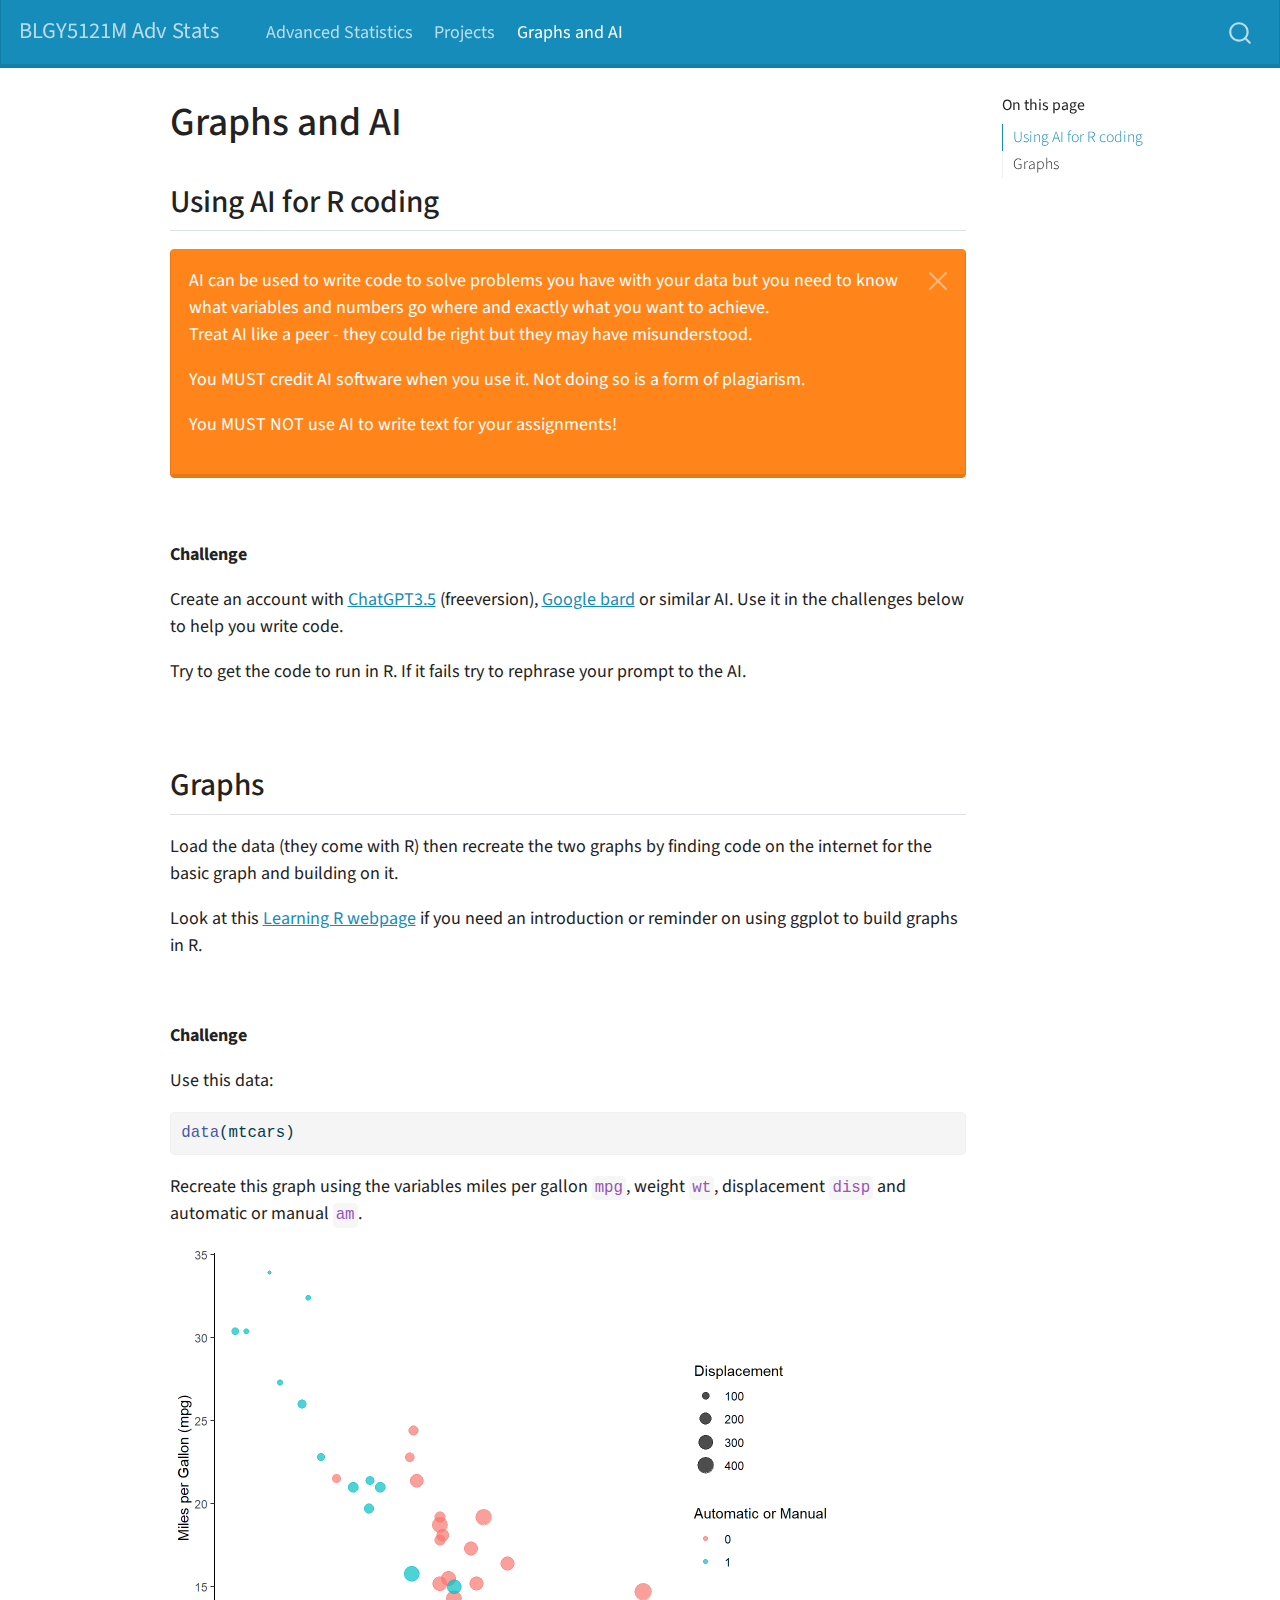
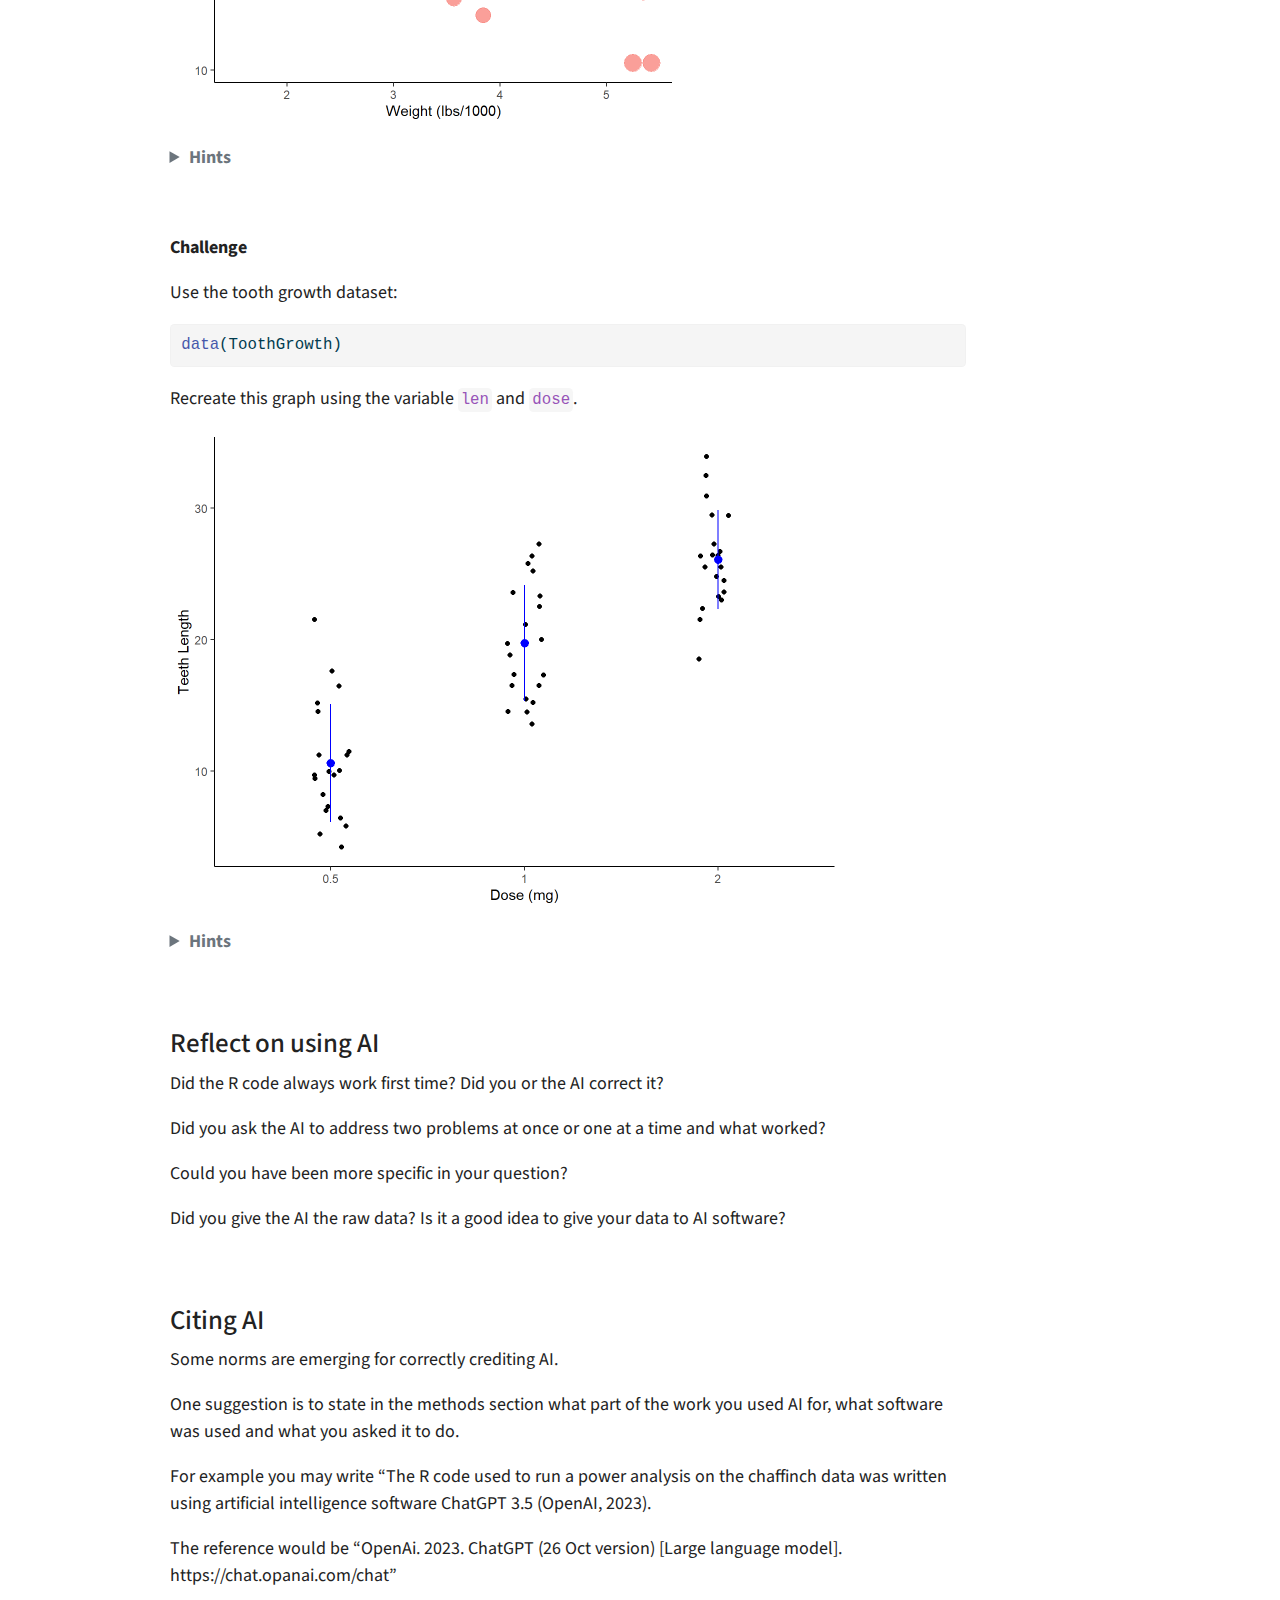
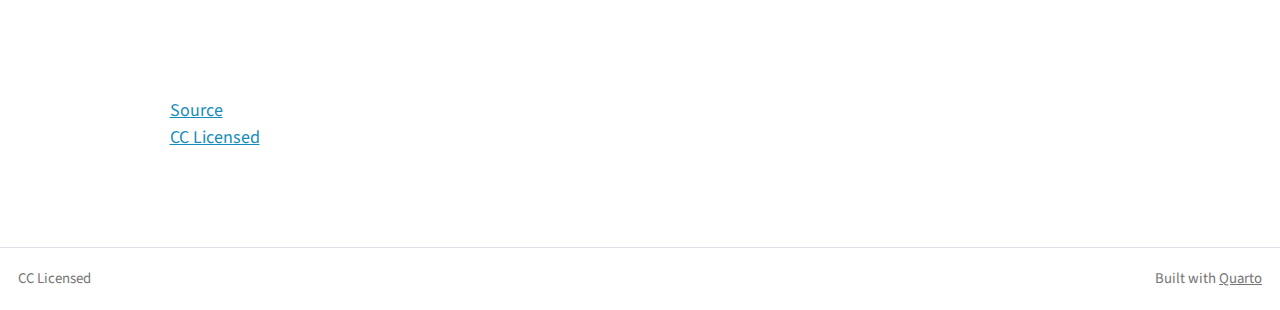
==== docs/aiandgraphs.html @ b4129113 "graphs" ====
<!DOCTYPE html>
<html xmlns="http://www.w3.org/1999/xhtml" lang="en" xml:lang="en"><head>

<meta charset="utf-8">
<meta name="generator" content="quarto-1.2.335">

<meta name="viewport" content="width=device-width, initial-scale=1.0, user-scalable=yes">


<title>BLGY5121M Adv Stats - Graphs and AI</title>
<style>
code{white-space: pre-wrap;}
span.smallcaps{font-variant: small-caps;}
div.columns{display: flex; gap: min(4vw, 1.5em);}
div.column{flex: auto; overflow-x: auto;}
div.hanging-indent{margin-left: 1.5em; text-indent: -1.5em;}
ul.task-list{list-style: none;}
ul.task-list li input[type="checkbox"] {
  width: 0.8em;
  margin: 0 0.8em 0.2em -1.6em;
  vertical-align: middle;
}
pre > code.sourceCode { white-space: pre; position: relative; }
pre > code.sourceCode > span { display: inline-block; line-height: 1.25; }
pre > code.sourceCode > span:empty { height: 1.2em; }
.sourceCode { overflow: visible; }
code.sourceCode > span { color: inherit; text-decoration: inherit; }
div.sourceCode { margin: 1em 0; }
pre.sourceCode { margin: 0; }
@media screen {
div.sourceCode { overflow: auto; }
}
@media print {
pre > code.sourceCode { white-space: pre-wrap; }
pre > code.sourceCode > span { text-indent: -5em; padding-left: 5em; }
}
pre.numberSource code
  { counter-reset: source-line 0; }
pre.numberSource code > span
  { position: relative; left: -4em; counter-increment: source-line; }
pre.numberSource code > span > a:first-child::before
  { content: counter(source-line);
    position: relative; left: -1em; text-align: right; vertical-align: baseline;
    border: none; display: inline-block;
    -webkit-touch-callout: none; -webkit-user-select: none;
    -khtml-user-select: none; -moz-user-select: none;
    -ms-user-select: none; user-select: none;
    padding: 0 4px; width: 4em;
    color: #aaaaaa;
  }
pre.numberSource { margin-left: 3em; border-left: 1px solid #aaaaaa;  padding-left: 4px; }
div.sourceCode
  {   }
@media screen {
pre > code.sourceCode > span > a:first-child::before { text-decoration: underline; }
}
code span.al { color: #ff0000; font-weight: bold; } /* Alert */
code span.an { color: #60a0b0; font-weight: bold; font-style: italic; } /* Annotation */
code span.at { color: #7d9029; } /* Attribute */
code span.bn { color: #40a070; } /* BaseN */
code span.bu { color: #008000; } /* BuiltIn */
code span.cf { color: #007020; font-weight: bold; } /* ControlFlow */
code span.ch { color: #4070a0; } /* Char */
code span.cn { color: #880000; } /* Constant */
code span.co { color: #60a0b0; font-style: italic; } /* Comment */
code span.cv { color: #60a0b0; font-weight: bold; font-style: italic; } /* CommentVar */
code span.do { color: #ba2121; font-style: italic; } /* Documentation */
code span.dt { color: #902000; } /* DataType */
code span.dv { color: #40a070; } /* DecVal */
code span.er { color: #ff0000; font-weight: bold; } /* Error */
code span.ex { } /* Extension */
code span.fl { color: #40a070; } /* Float */
code span.fu { color: #06287e; } /* Function */
code span.im { color: #008000; font-weight: bold; } /* Import */
code span.in { color: #60a0b0; font-weight: bold; font-style: italic; } /* Information */
code span.kw { color: #007020; font-weight: bold; } /* Keyword */
code span.op { color: #666666; } /* Operator */
code span.ot { color: #007020; } /* Other */
code span.pp { color: #bc7a00; } /* Preprocessor */
code span.sc { color: #4070a0; } /* SpecialChar */
code span.ss { color: #bb6688; } /* SpecialString */
code span.st { color: #4070a0; } /* String */
code span.va { color: #19177c; } /* Variable */
code span.vs { color: #4070a0; } /* VerbatimString */
code span.wa { color: #60a0b0; font-weight: bold; font-style: italic; } /* Warning */
</style>


<script src="site_libs/quarto-nav/quarto-nav.js"></script>
<script src="site_libs/quarto-nav/headroom.min.js"></script>
<script src="site_libs/clipboard/clipboard.min.js"></script>
<script src="site_libs/quarto-search/autocomplete.umd.js"></script>
<script src="site_libs/quarto-search/fuse.min.js"></script>
<script src="site_libs/quarto-search/quarto-search.js"></script>
<meta name="quarto:offset" content="./">
<script src="site_libs/quarto-html/quarto.js"></script>
<script src="site_libs/quarto-html/popper.min.js"></script>
<script src="site_libs/quarto-html/tippy.umd.min.js"></script>
<script src="site_libs/quarto-html/anchor.min.js"></script>
<link href="site_libs/quarto-html/tippy.css" rel="stylesheet">
<link href="site_libs/quarto-html/quarto-syntax-highlighting.css" rel="stylesheet" id="quarto-text-highlighting-styles">
<script src="site_libs/bootstrap/bootstrap.min.js"></script>
<link href="site_libs/bootstrap/bootstrap-icons.css" rel="stylesheet">
<link href="site_libs/bootstrap/bootstrap.min.css" rel="stylesheet" id="quarto-bootstrap" data-mode="light">
<script id="quarto-search-options" type="application/json">{
  "location": "navbar",
  "copy-button": false,
  "collapse-after": 3,
  "panel-placement": "end",
  "type": "overlay",
  "limit": 20,
  "language": {
    "search-no-results-text": "No results",
    "search-matching-documents-text": "matching documents",
    "search-copy-link-title": "Copy link to search",
    "search-hide-matches-text": "Hide additional matches",
    "search-more-match-text": "more match in this document",
    "search-more-matches-text": "more matches in this document",
    "search-clear-button-title": "Clear",
    "search-detached-cancel-button-title": "Cancel",
    "search-submit-button-title": "Submit"
  }
}</script>


</head>

<body class="nav-fixed">

<div id="quarto-search-results"></div>
  <header id="quarto-header" class="headroom fixed-top">
    <nav class="navbar navbar-expand-lg navbar-dark ">
      <div class="navbar-container container-fluid">
      <div class="navbar-brand-container">
    <a class="navbar-brand" href="./index.html">
    <span class="navbar-title">BLGY5121M Adv Stats</span>
    </a>
  </div>
          <button class="navbar-toggler" type="button" data-bs-toggle="collapse" data-bs-target="#navbarCollapse" aria-controls="navbarCollapse" aria-expanded="false" aria-label="Toggle navigation" onclick="if (window.quartoToggleHeadroom) { window.quartoToggleHeadroom(); }">
  <span class="navbar-toggler-icon"></span>
</button>
          <div class="collapse navbar-collapse" id="navbarCollapse">
            <ul class="navbar-nav navbar-nav-scroll me-auto">
  <li class="nav-item">
    <a class="nav-link" href="./index.html">
 <span class="menu-text">Advanced Statistics</span></a>
  </li>  
  <li class="nav-item">
    <a class="nav-link" href="./projects.html">
 <span class="menu-text">Projects</span></a>
  </li>  
  <li class="nav-item">
    <a class="nav-link active" href="./aiandgraphs.html" aria-current="page">
 <span class="menu-text">Graphs and AI</span></a>
  </li>  
</ul>
              <div id="quarto-search" class="" title="Search"></div>
          </div> <!-- /navcollapse -->
      </div> <!-- /container-fluid -->
    </nav>
</header>
<!-- content -->
<div id="quarto-content" class="quarto-container page-columns page-rows-contents page-layout-article page-navbar">
<!-- sidebar -->
<!-- margin-sidebar -->
    <div id="quarto-margin-sidebar" class="sidebar margin-sidebar">
        <nav id="TOC" role="doc-toc" class="toc-active">
    <h2 id="toc-title">On this page</h2>
   
  <ul>
  <li><a href="#using-ai-for-r-coding" id="toc-using-ai-for-r-coding" class="nav-link active" data-scroll-target="#using-ai-for-r-coding">Using AI for R coding</a></li>
  <li><a href="#graphs" id="toc-graphs" class="nav-link" data-scroll-target="#graphs">Graphs</a>
  <ul class="collapse">
  <li><a href="#reflect-on-using-ai" id="toc-reflect-on-using-ai" class="nav-link" data-scroll-target="#reflect-on-using-ai">Reflect on using AI</a></li>
  <li><a href="#citing-ai" id="toc-citing-ai" class="nav-link" data-scroll-target="#citing-ai">Citing AI</a></li>
  </ul></li>
  </ul>
</nav>
    </div>
<!-- main -->
<main class="content" id="quarto-document-content">

<header id="title-block-header" class="quarto-title-block default">
<div class="quarto-title">
<h1 class="title">Graphs and AI</h1>
</div>



<div class="quarto-title-meta">

    
  
    
  </div>
  

</header>

<section id="using-ai-for-r-coding" class="level2">
<h2 class="anchored" data-anchor-id="using-ai-for-r-coding">Using AI for R coding</h2>
<div class="alert alert-dismissible alert-warning">
<button type="button" class="btn-close" data-bs-dismiss="alert"></button>
<p class="mb-0">
AI can be used to write code to solve problems you have with your data but you need to know what variables and numbers go where and exactly what you want to achieve.
</p>
<p>
Treat AI like a peer - they could be right but they may have misunderstood.
</p>
<p>
You MUST credit AI software when you use it. Not doing so is a form of plagiarism.
</p>
<p>
You MUST NOT use AI to write text for your assignments!
</p>
</div>
<p><br></p>
<p><strong>Challenge</strong></p>
<p>Create an account with <a href="https://openai.com/">ChatGPT3.5</a> (freeversion), <a href="https://bard.google.com/">Google bard</a> or similar AI. Use it in the challenges below to help you write code.</p>
<p>Try to get the code to run in R. If it fails try to rephrase your prompt to the AI.</p>
<p><br></p>
</section>
<section id="graphs" class="level2">
<h2 class="anchored" data-anchor-id="graphs">Graphs</h2>
<p>Load the data (they come with R) then recreate the two graphs by finding code on the internet for the basic graph and building on it.</p>
<p>Look at this <a href="https://acriach.github.io/r_teaching/ggplot.html">Learning R webpage</a> if you need an introduction or reminder on using ggplot to build graphs in R.</p>
<p><br></p>
<p><strong>Challenge</strong></p>
<p>Use this data:</p>
<div class="cell">
<div class="sourceCode cell-code" id="cb1"><pre class="sourceCode r code-with-copy"><code class="sourceCode r"><span id="cb1-1"><a href="#cb1-1" aria-hidden="true" tabindex="-1"></a><span class="fu">data</span>(mtcars)</span></code><button title="Copy to Clipboard" class="code-copy-button"><i class="bi"></i></button></pre></div>
</div>
<p>Recreate this graph using the variables miles per gallon <code>mpg</code>, weight <code>wt</code>, displacement <code>disp</code> and automatic or manual <code>am</code>.</p>
<div class="cell">
<div class="cell-output-display">
<p><img src="aiandgraphs_files/figure-html/unnamed-chunk-2-1.png" class="img-fluid" width="672"></p>
</div>
</div>
<details>
<summary>
<strong>Hints</strong>
</summary>
<p>This is a scatterplot. The size of the points are weighted by <code>disp</code>. Points are coloured by <code>am</code>.<br>
There are many ways to write code to achieve this graph.<br>
If something doesn’t work don’t be afraid to look for alternative code.</p>
</details>
<p><br></p>
<p><strong>Challenge</strong></p>
<p>Use the tooth growth dataset:</p>
<div class="cell">
<div class="sourceCode cell-code" id="cb2"><pre class="sourceCode r code-with-copy"><code class="sourceCode r"><span id="cb2-1"><a href="#cb2-1" aria-hidden="true" tabindex="-1"></a><span class="fu">data</span>(ToothGrowth)</span></code><button title="Copy to Clipboard" class="code-copy-button"><i class="bi"></i></button></pre></div>
</div>
<p>Recreate this graph using the variable <code>len</code> and <code>dose</code>.</p>
<div class="cell">
<div class="cell-output-display">
<p><img src="aiandgraphs_files/figure-html/unnamed-chunk-4-1.png" class="img-fluid" width="672"></p>
</div>
</div>
<details>
<summary>
<strong>Hints</strong>
</summary>
<p>This is called a jitter plot with errorbars.<br>
The raw data is needed for the jitter part but the mean and standard deviation values are needed for the errorbars. Therefore you may need to summarise the data.<br>
R sometimes thinks <code>dose</code> is a continuous variable not a factor.</p>
</details>
<p><br></p>
<section id="reflect-on-using-ai" class="level3">
<h3 class="anchored" data-anchor-id="reflect-on-using-ai">Reflect on using AI</h3>
<p>Did the R code always work first time? Did you or the AI correct it?</p>
<p>Did you ask the AI to address two problems at once or one at a time and what worked?</p>
<p>Could you have been more specific in your question?</p>
<p>Did you give the AI the raw data? Is it a good idea to give your data to AI software?</p>
<p><br></p>
</section>
<section id="citing-ai" class="level3">
<h3 class="anchored" data-anchor-id="citing-ai">Citing AI</h3>
<p>Some norms are emerging for correctly crediting AI.</p>
<p>One suggestion is to state in the methods section what part of the work you used AI for, what software was used and what you asked it to do.</p>
<p>For example you may write “The R code used to run a power analysis on the chaffinch data was written using artificial intelligence software ChatGPT 3.5 (OpenAI, 2023).</p>
<p>The reference would be “OpenAi. 2023. ChatGPT (26 Oct version) [Large language model]. https://chat.opanai.com/chat”</p>
<p><br></p>
<p><br></p>
<p><a href="https://github.com/acriach/BLGY5121MAdvStats">Source</a><br>
<a href="https://creativecommons.org/">CC Licensed</a></p>


</section>
</section>

</main> <!-- /main -->
<script id="quarto-html-after-body" type="application/javascript">
window.document.addEventListener("DOMContentLoaded", function (event) {
  const toggleBodyColorMode = (bsSheetEl) => {
    const mode = bsSheetEl.getAttribute("data-mode");
    const bodyEl = window.document.querySelector("body");
    if (mode === "dark") {
      bodyEl.classList.add("quarto-dark");
      bodyEl.classList.remove("quarto-light");
    } else {
      bodyEl.classList.add("quarto-light");
      bodyEl.classList.remove("quarto-dark");
    }
  }
  const toggleBodyColorPrimary = () => {
    const bsSheetEl = window.document.querySelector("link#quarto-bootstrap");
    if (bsSheetEl) {
      toggleBodyColorMode(bsSheetEl);
    }
  }
  toggleBodyColorPrimary();  
  const icon = "";
  const anchorJS = new window.AnchorJS();
  anchorJS.options = {
    placement: 'right',
    icon: icon
  };
  anchorJS.add('.anchored');
  const clipboard = new window.ClipboardJS('.code-copy-button', {
    target: function(trigger) {
      return trigger.previousElementSibling;
    }
  });
  clipboard.on('success', function(e) {
    // button target
    const button = e.trigger;
    // don't keep focus
    button.blur();
    // flash "checked"
    button.classList.add('code-copy-button-checked');
    var currentTitle = button.getAttribute("title");
    button.setAttribute("title", "Copied!");
    let tooltip;
    if (window.bootstrap) {
      button.setAttribute("data-bs-toggle", "tooltip");
      button.setAttribute("data-bs-placement", "left");
      button.setAttribute("data-bs-title", "Copied!");
      tooltip = new bootstrap.Tooltip(button, 
        { trigger: "manual", 
          customClass: "code-copy-button-tooltip",
          offset: [0, -8]});
      tooltip.show();    
    }
    setTimeout(function() {
      if (tooltip) {
        tooltip.hide();
        button.removeAttribute("data-bs-title");
        button.removeAttribute("data-bs-toggle");
        button.removeAttribute("data-bs-placement");
      }
      button.setAttribute("title", currentTitle);
      button.classList.remove('code-copy-button-checked');
    }, 1000);
    // clear code selection
    e.clearSelection();
  });
  function tippyHover(el, contentFn) {
    const config = {
      allowHTML: true,
      content: contentFn,
      maxWidth: 500,
      delay: 100,
      arrow: false,
      appendTo: function(el) {
          return el.parentElement;
      },
      interactive: true,
      interactiveBorder: 10,
      theme: 'quarto',
      placement: 'bottom-start'
    };
    window.tippy(el, config); 
  }
  const noterefs = window.document.querySelectorAll('a[role="doc-noteref"]');
  for (var i=0; i<noterefs.length; i++) {
    const ref = noterefs[i];
    tippyHover(ref, function() {
      // use id or data attribute instead here
      let href = ref.getAttribute('data-footnote-href') || ref.getAttribute('href');
      try { href = new URL(href).hash; } catch {}
      const id = href.replace(/^#\/?/, "");
      const note = window.document.getElementById(id);
      return note.innerHTML;
    });
  }
  const findCites = (el) => {
    const parentEl = el.parentElement;
    if (parentEl) {
      const cites = parentEl.dataset.cites;
      if (cites) {
        return {
          el,
          cites: cites.split(' ')
        };
      } else {
        return findCites(el.parentElement)
      }
    } else {
      return undefined;
    }
  };
  var bibliorefs = window.document.querySelectorAll('a[role="doc-biblioref"]');
  for (var i=0; i<bibliorefs.length; i++) {
    const ref = bibliorefs[i];
    const citeInfo = findCites(ref);
    if (citeInfo) {
      tippyHover(citeInfo.el, function() {
        var popup = window.document.createElement('div');
        citeInfo.cites.forEach(function(cite) {
          var citeDiv = window.document.createElement('div');
          citeDiv.classList.add('hanging-indent');
          citeDiv.classList.add('csl-entry');
          var biblioDiv = window.document.getElementById('ref-' + cite);
          if (biblioDiv) {
            citeDiv.innerHTML = biblioDiv.innerHTML;
          }
          popup.appendChild(citeDiv);
        });
        return popup.innerHTML;
      });
    }
  }
});
</script>
</div> <!-- /content -->
<footer class="footer">
  <div class="nav-footer">
    <div class="nav-footer-left">CC Licensed</div>   
    <div class="nav-footer-right">Built with <a href="https://quarto.org/">Quarto</a></div>
  </div>
</footer>



</body></html>
---- docs/site_libs/quarto-html/tippy.css ----
.tippy-box[data-animation=fade][data-state=hidden]{opacity:0}[data-tippy-root]{max-width:calc(100vw - 10px)}.tippy-box{position:relative;background-color:#333;color:#fff;border-radius:4px;font-size:14px;line-height:1.4;white-space:normal;outline:0;transition-property:transform,visibility,opacity}.tippy-box[data-placement^=top]>.tippy-arrow{bottom:0}.tippy-box[data-placement^=top]>.tippy-arrow:before{bottom:-7px;left:0;border-width:8px 8px 0;border-top-color:initial;transform-origin:center top}.tippy-box[data-placement^=bottom]>.tippy-arrow{top:0}.tippy-box[data-placement^=bottom]>.tippy-arrow:before{top:-7px;left:0;border-width:0 8px 8px;border-bottom-color:initial;transform-origin:center bottom}.tippy-box[data-placement^=left]>.tippy-arrow{right:0}.tippy-box[data-placement^=left]>.tippy-arrow:before{border-width:8px 0 8px 8px;border-left-color:initial;right:-7px;transform-origin:center left}.tippy-box[data-placement^=right]>.tippy-arrow{left:0}.tippy-box[data-placement^=right]>.tippy-arrow:before{left:-7px;border-width:8px 8px 8px 0;border-right-color:initial;transform-origin:center right}.tippy-box[data-inertia][data-state=visible]{transition-timing-function:cubic-bezier(.54,1.5,.38,1.11)}.tippy-arrow{width:16px;height:16px;color:#333}.tippy-arrow:before{content:"";position:absolute;border-color:transparent;border-style:solid}.tippy-content{position:relative;padding:5px 9px;z-index:1}
---- docs/site_libs/quarto-html/quarto-syntax-highlighting.css ----
/* quarto syntax highlight colors */
:root {
  --quarto-hl-ot-color: #003B4F;
  --quarto-hl-at-color: #657422;
  --quarto-hl-ss-color: #20794D;
  --quarto-hl-an-color: #5E5E5E;
  --quarto-hl-fu-color: #4758AB;
  --quarto-hl-st-color: #20794D;
  --quarto-hl-cf-color: #003B4F;
  --quarto-hl-op-color: #5E5E5E;
  --quarto-hl-er-color: #AD0000;
  --quarto-hl-bn-color: #AD0000;
  --quarto-hl-al-color: #AD0000;
  --quarto-hl-va-color: #111111;
  --quarto-hl-bu-color: inherit;
  --quarto-hl-ex-color: inherit;
  --quarto-hl-pp-color: #AD0000;
  --quarto-hl-in-color: #5E5E5E;
  --quarto-hl-vs-color: #20794D;
  --quarto-hl-wa-color: #5E5E5E;
  --quarto-hl-do-color: #5E5E5E;
  --quarto-hl-im-color: #00769E;
  --quarto-hl-ch-color: #20794D;
  --quarto-hl-dt-color: #AD0000;
  --quarto-hl-fl-color: #AD0000;
  --quarto-hl-co-color: #5E5E5E;
  --quarto-hl-cv-color: #5E5E5E;
  --quarto-hl-cn-color: #8f5902;
  --quarto-hl-sc-color: #5E5E5E;
  --quarto-hl-dv-color: #AD0000;
  --quarto-hl-kw-color: #003B4F;
}

/* other quarto variables */
:root {
  --quarto-font-monospace: SFMono-Regular, Menlo, Monaco, Consolas, "Liberation Mono", "Courier New", monospace;
}

pre > code.sourceCode > span {
  color: #003B4F;
}

code span {
  color: #003B4F;
}

code.sourceCode > span {
  color: #003B4F;
}

div.sourceCode,
div.sourceCode pre.sourceCode {
  color: #003B4F;
}

code span.ot {
  color: #003B4F;
}

code span.at {
  color: #657422;
}

code span.ss {
  color: #20794D;
}

code span.an {
  color: #5E5E5E;
}

code span.fu {
  color: #4758AB;
}

code span.st {
  color: #20794D;
}

code span.cf {
  color: #003B4F;
}

code span.op {
  color: #5E5E5E;
}

code span.er {
  color: #AD0000;
}

code span.bn {
  color: #AD0000;
}

code span.al {
  color: #AD0000;
}

code span.va {
  color: #111111;
}

code span.pp {
  color: #AD0000;
}

code span.in {
  color: #5E5E5E;
}

code span.vs {
  color: #20794D;
}

code span.wa {
  color: #5E5E5E;
  font-style: italic;
}

code span.do {
  color: #5E5E5E;
  font-style: italic;
}

code span.im {
  color: #00769E;
}

code span.ch {
  color: #20794D;
}

code span.dt {
  color: #AD0000;
}

code span.fl {
  color: #AD0000;
}

code span.co {
  color: #5E5E5E;
}

code span.cv {
  color: #5E5E5E;
  font-style: italic;
}

code span.cn {
  color: #8f5902;
}

code span.sc {
  color: #5E5E5E;
}

code span.dv {
  color: #AD0000;
}

code span.kw {
  color: #003B4F;
}

.prevent-inlining {
  content: "</";
}

/*# sourceMappingURL=debc5d5d77c3f9108843748ff7464032.css.map */
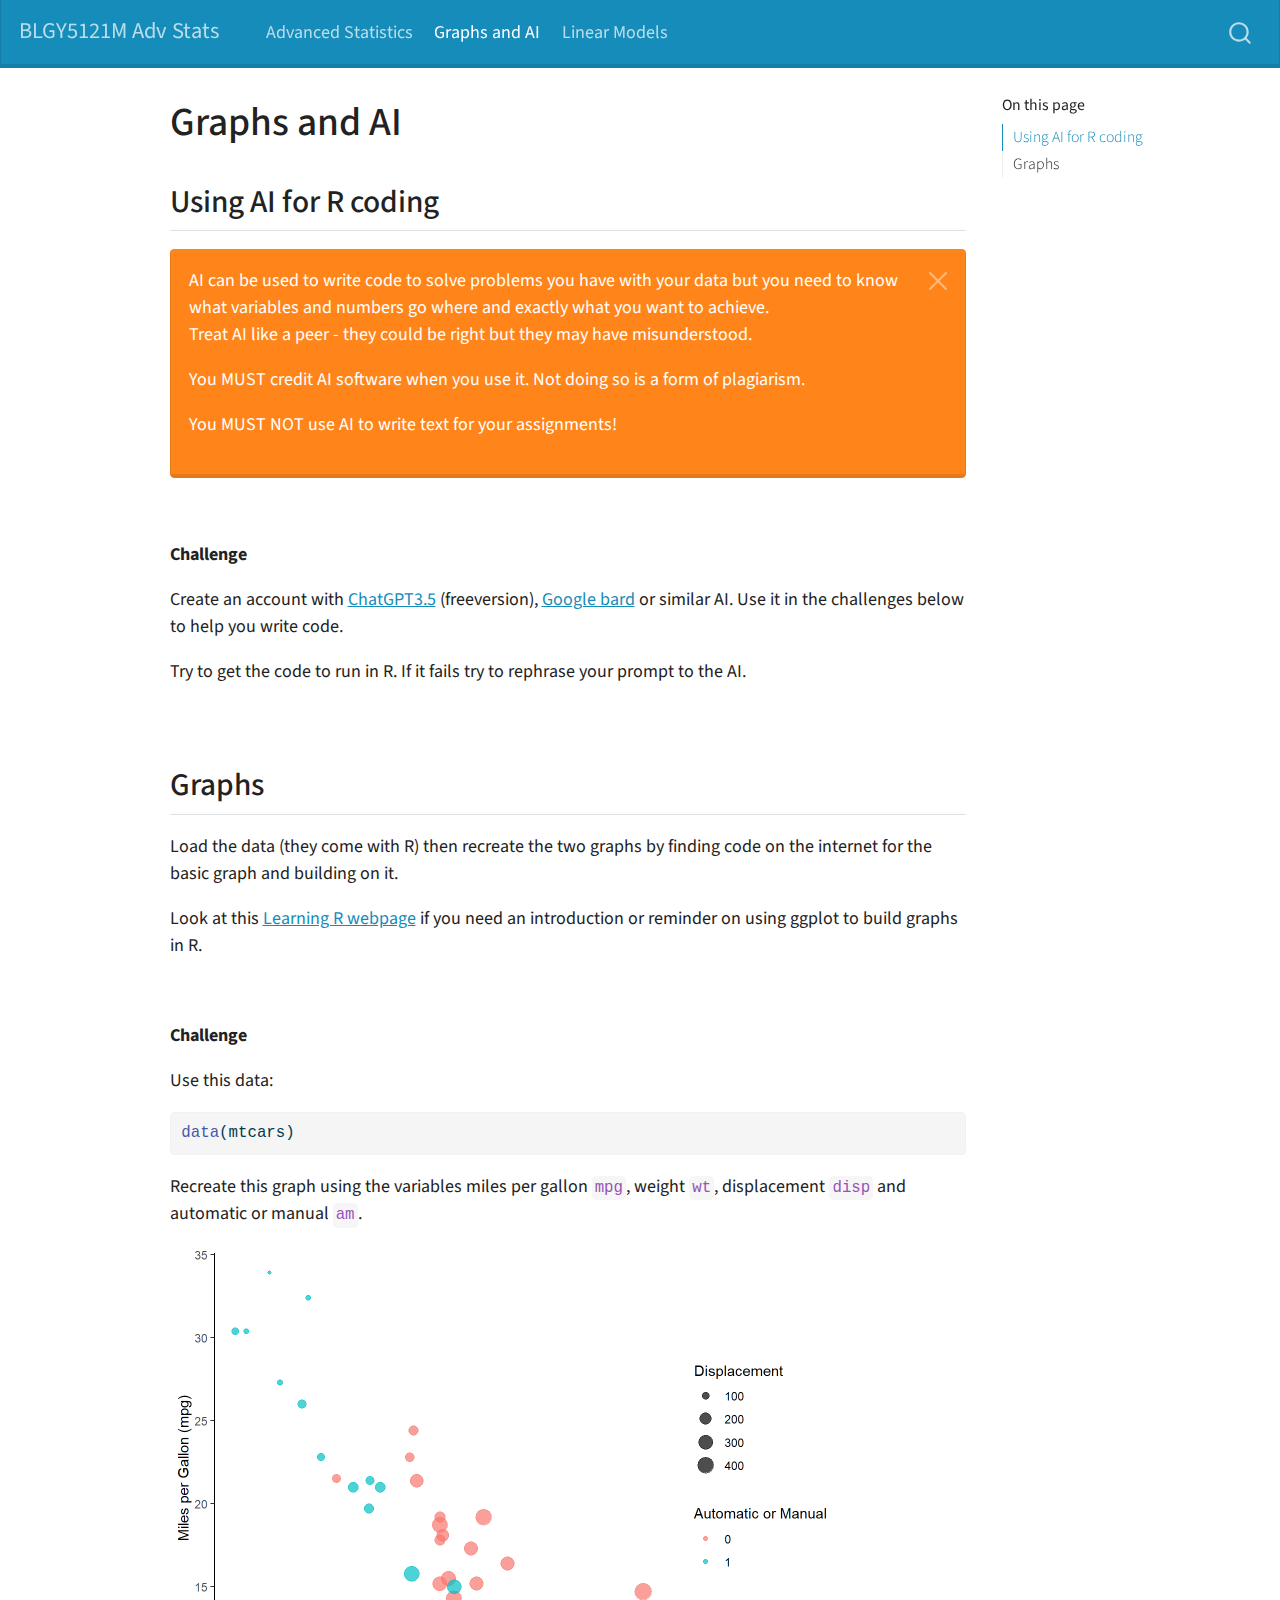
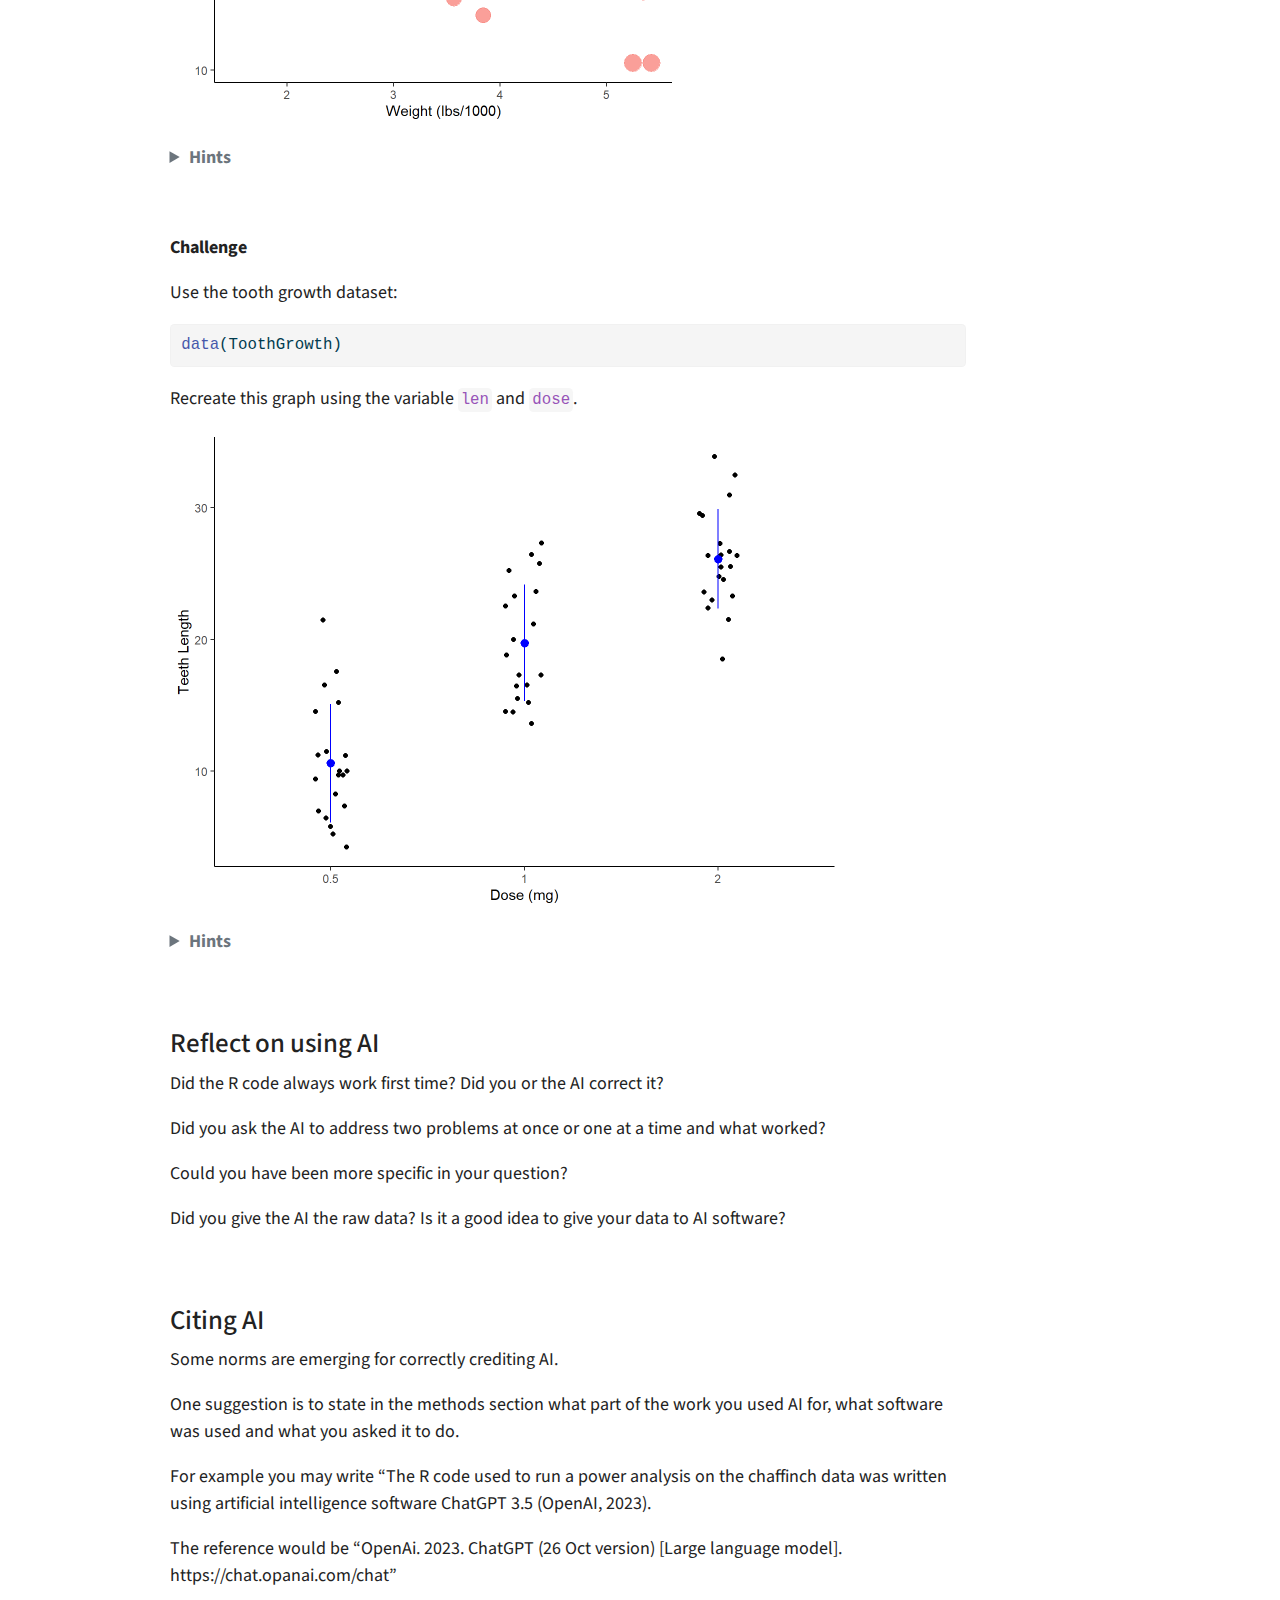
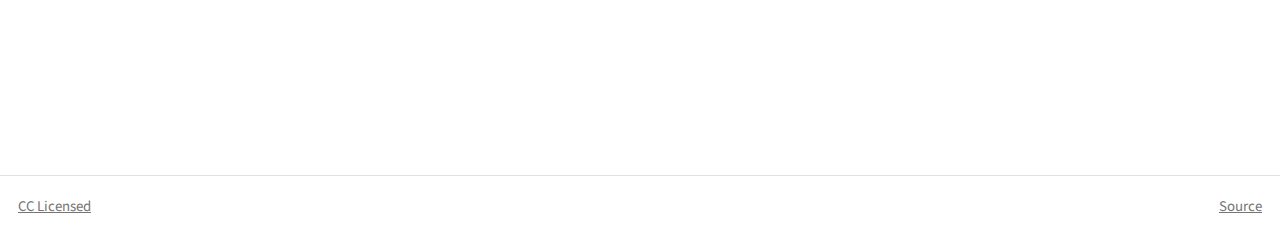
==== commit 9f197a7c: "add lm power multi" ====
--- a/docs/aiandgraphs.html
+++ b/docs/aiandgraphs.html
@@ -146,12 +146,12 @@
  <span class="menu-text">Advanced Statistics</span></a>
   </li>  
   <li class="nav-item">
-    <a class="nav-link" href="./projects.html">
- <span class="menu-text">Projects</span></a>
+    <a class="nav-link active" href="./aiandgraphs.html" aria-current="page">
+ <span class="menu-text">Graphs and AI</span></a>
   </li>  
   <li class="nav-item">
-    <a class="nav-link active" href="./aiandgraphs.html" aria-current="page">
- <span class="menu-text">Graphs and AI</span></a>
+    <a class="nav-link" href="./lm.html">
+ <span class="menu-text">Linear Models</span></a>
   </li>  
 </ul>
               <div id="quarto-search" class="" title="Search"></div>
@@ -281,8 +281,6 @@
 <p>The reference would be “OpenAi. 2023. ChatGPT (26 Oct version) [Large language model]. https://chat.opanai.com/chat”</p>
 <p><br></p>
 <p><br></p>
-<p><a href="https://github.com/acriach/BLGY5121MAdvStats">Source</a><br>
-<a href="https://creativecommons.org/">CC Licensed</a></p>
 
 
 </section>
@@ -425,8 +423,8 @@
 </div> <!-- /content -->
 <footer class="footer">
   <div class="nav-footer">
-    <div class="nav-footer-left">CC Licensed</div>   
-    <div class="nav-footer-right">Built with <a href="https://quarto.org/">Quarto</a></div>
+    <div class="nav-footer-left"><a href="https://creativecommons.org/">CC Licensed</a></div>   
+    <div class="nav-footer-right"><a href="https://github.com/acriach/BLGY5121MAdvStats">Source</a></div>
   </div>
 </footer>
 
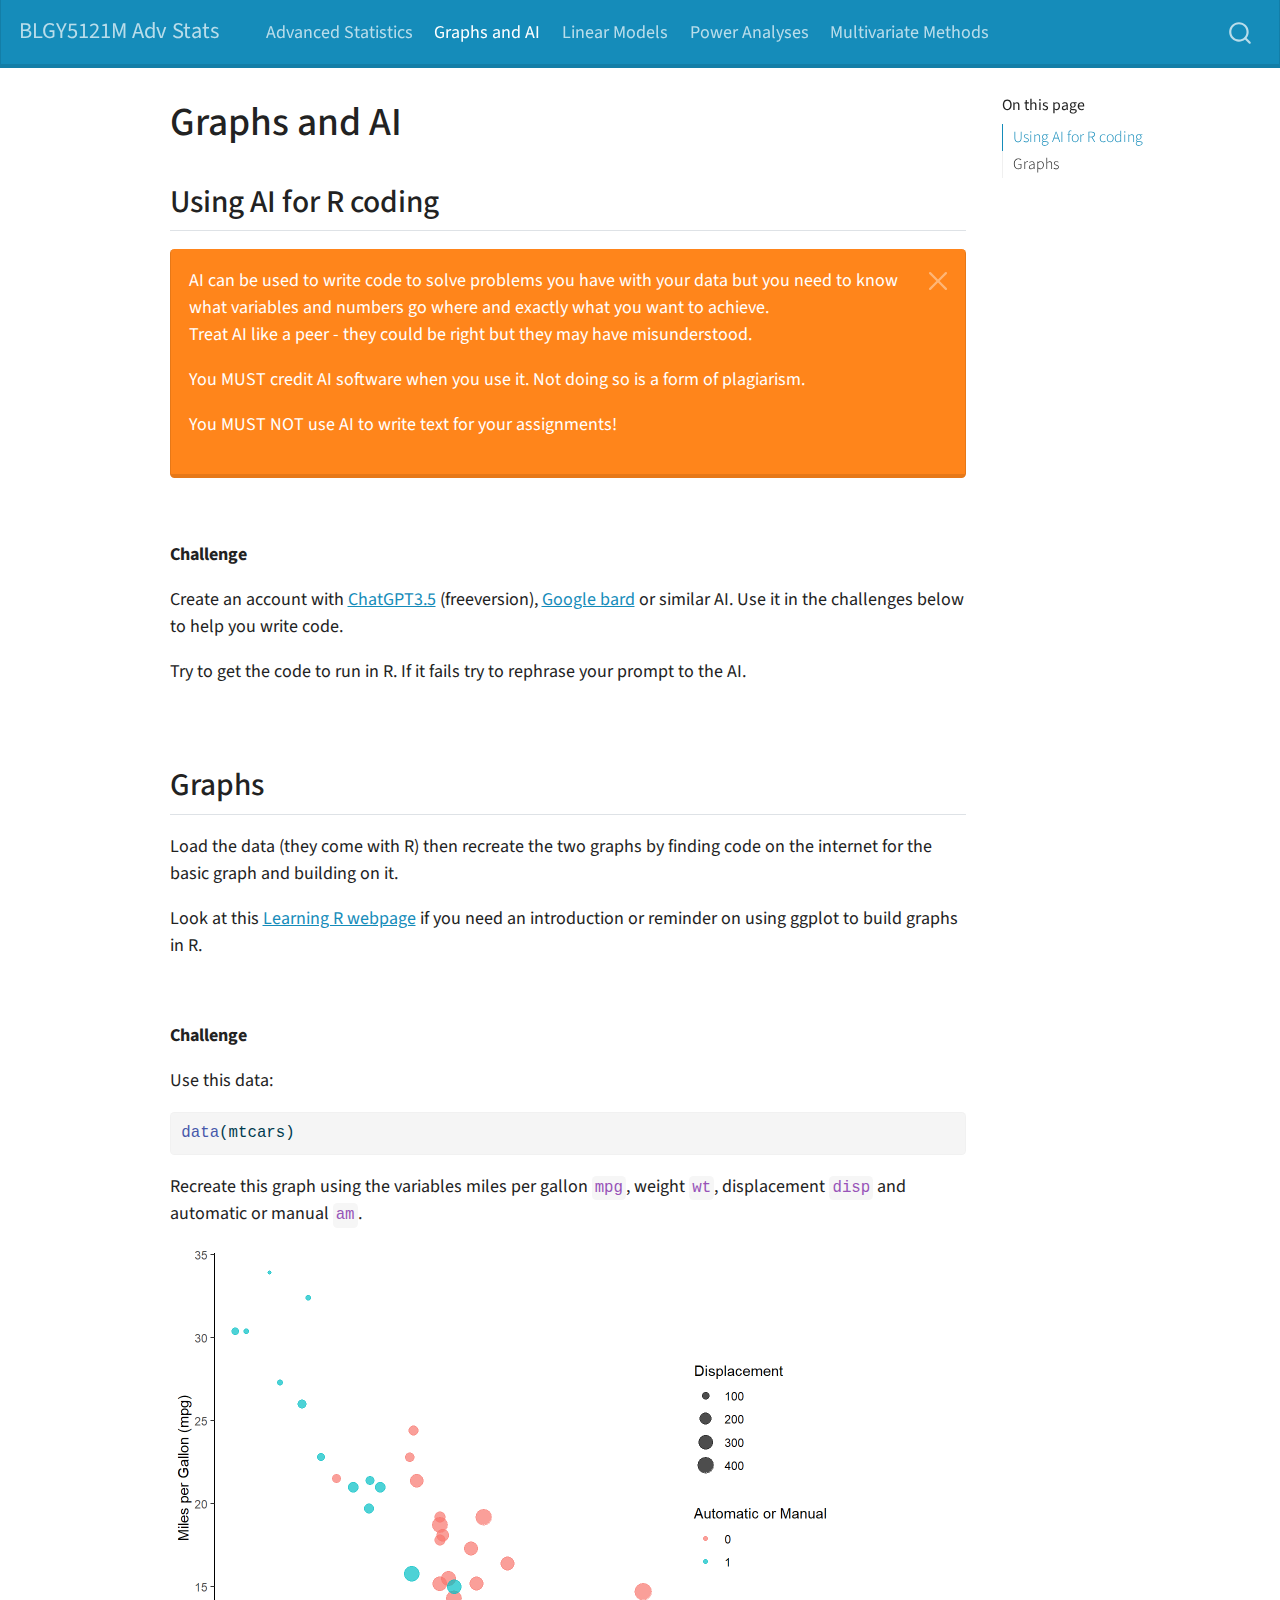
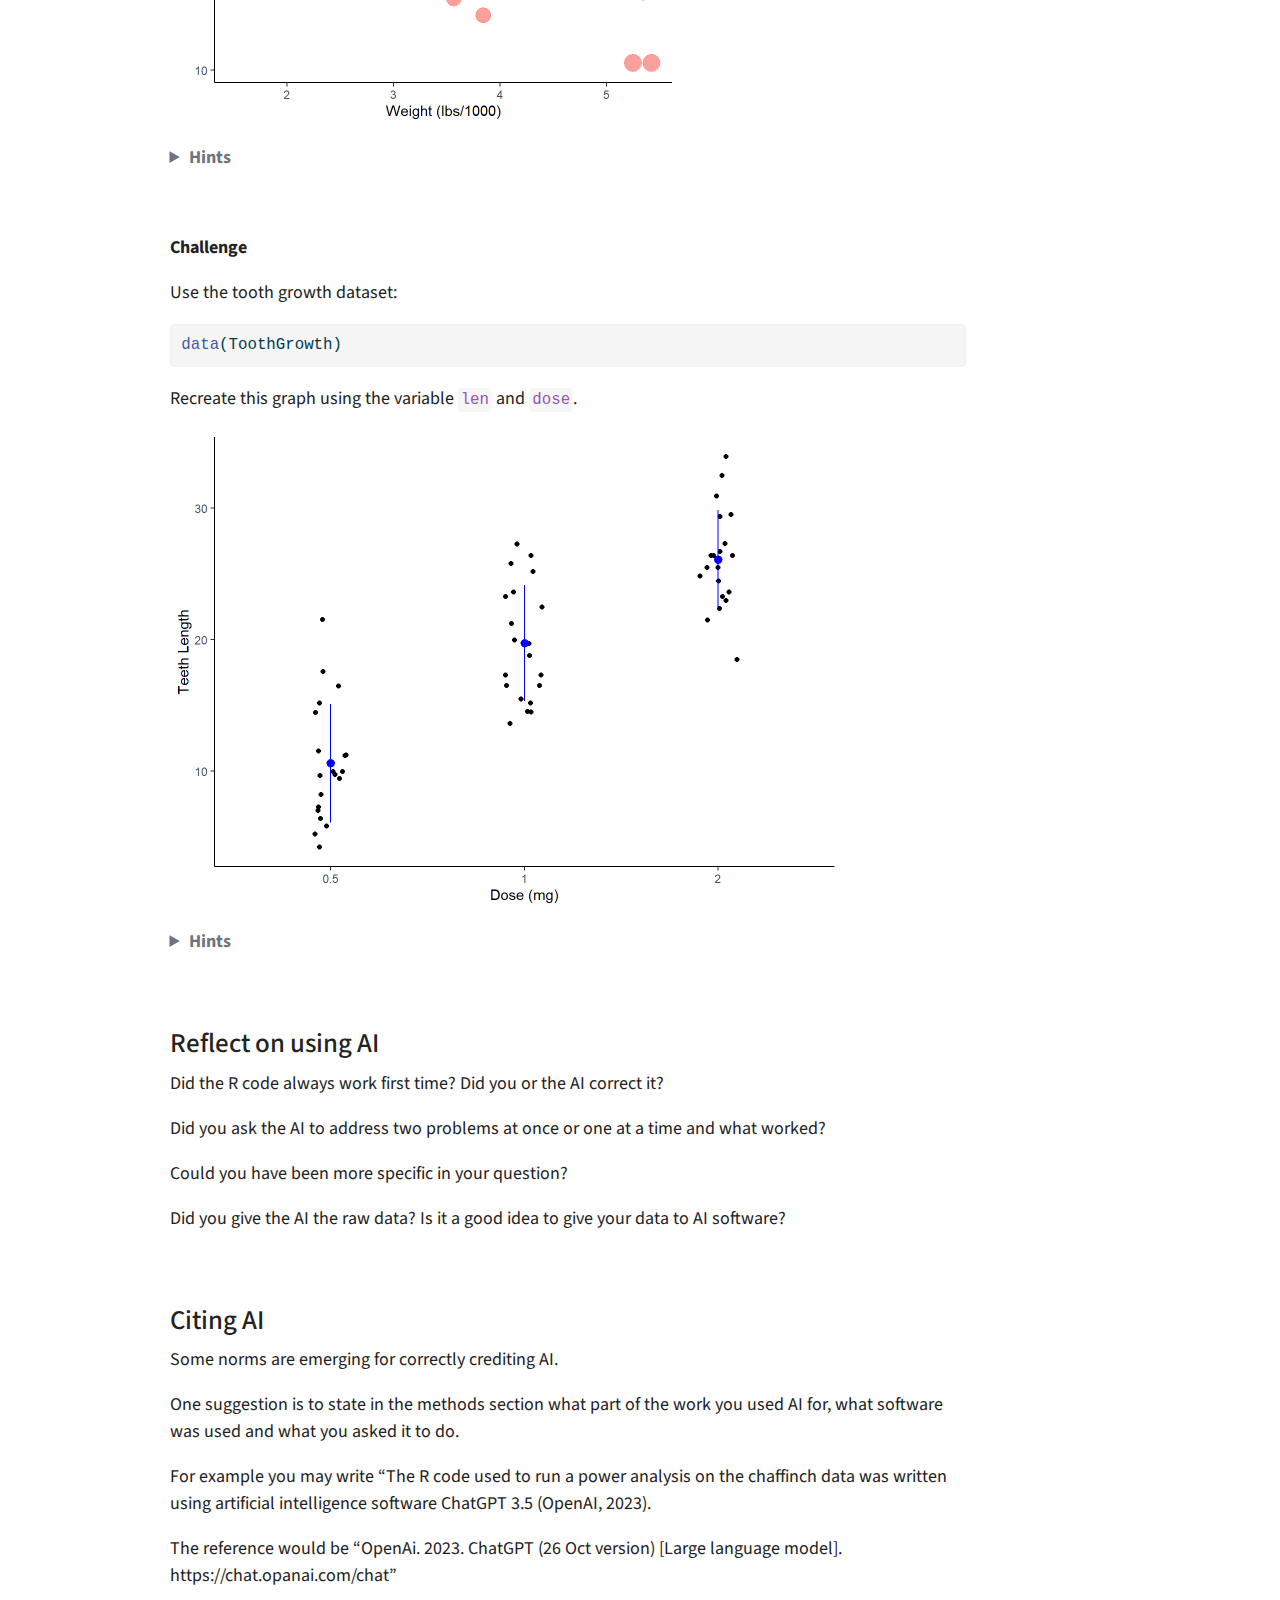
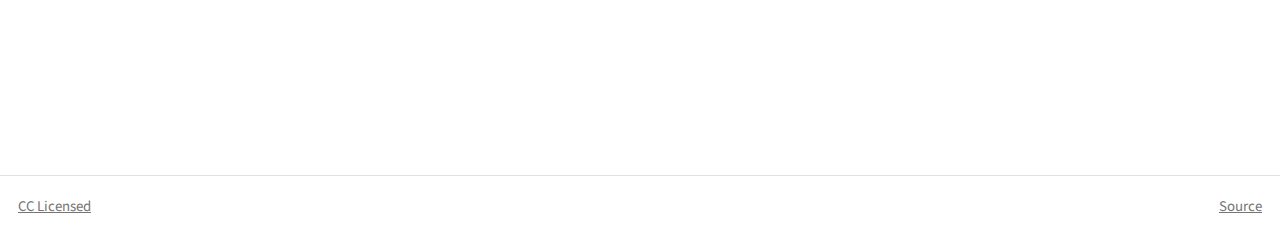
==== commit 24a763ba: "extra files" ====
--- a/docs/aiandgraphs.html
+++ b/docs/aiandgraphs.html
@@ -153,6 +153,14 @@
     <a class="nav-link" href="./lm.html">
  <span class="menu-text">Linear Models</span></a>
   </li>  
+  <li class="nav-item">
+    <a class="nav-link" href="./power.html">
+ <span class="menu-text">Power Analyses</span></a>
+  </li>  
+  <li class="nav-item">
+    <a class="nav-link" href="./multivariatemethods.html">
+ <span class="menu-text">Multivariate Methods</span></a>
+  </li>  
 </ul>
               <div id="quarto-search" class="" title="Search"></div>
           </div> <!-- /navcollapse -->
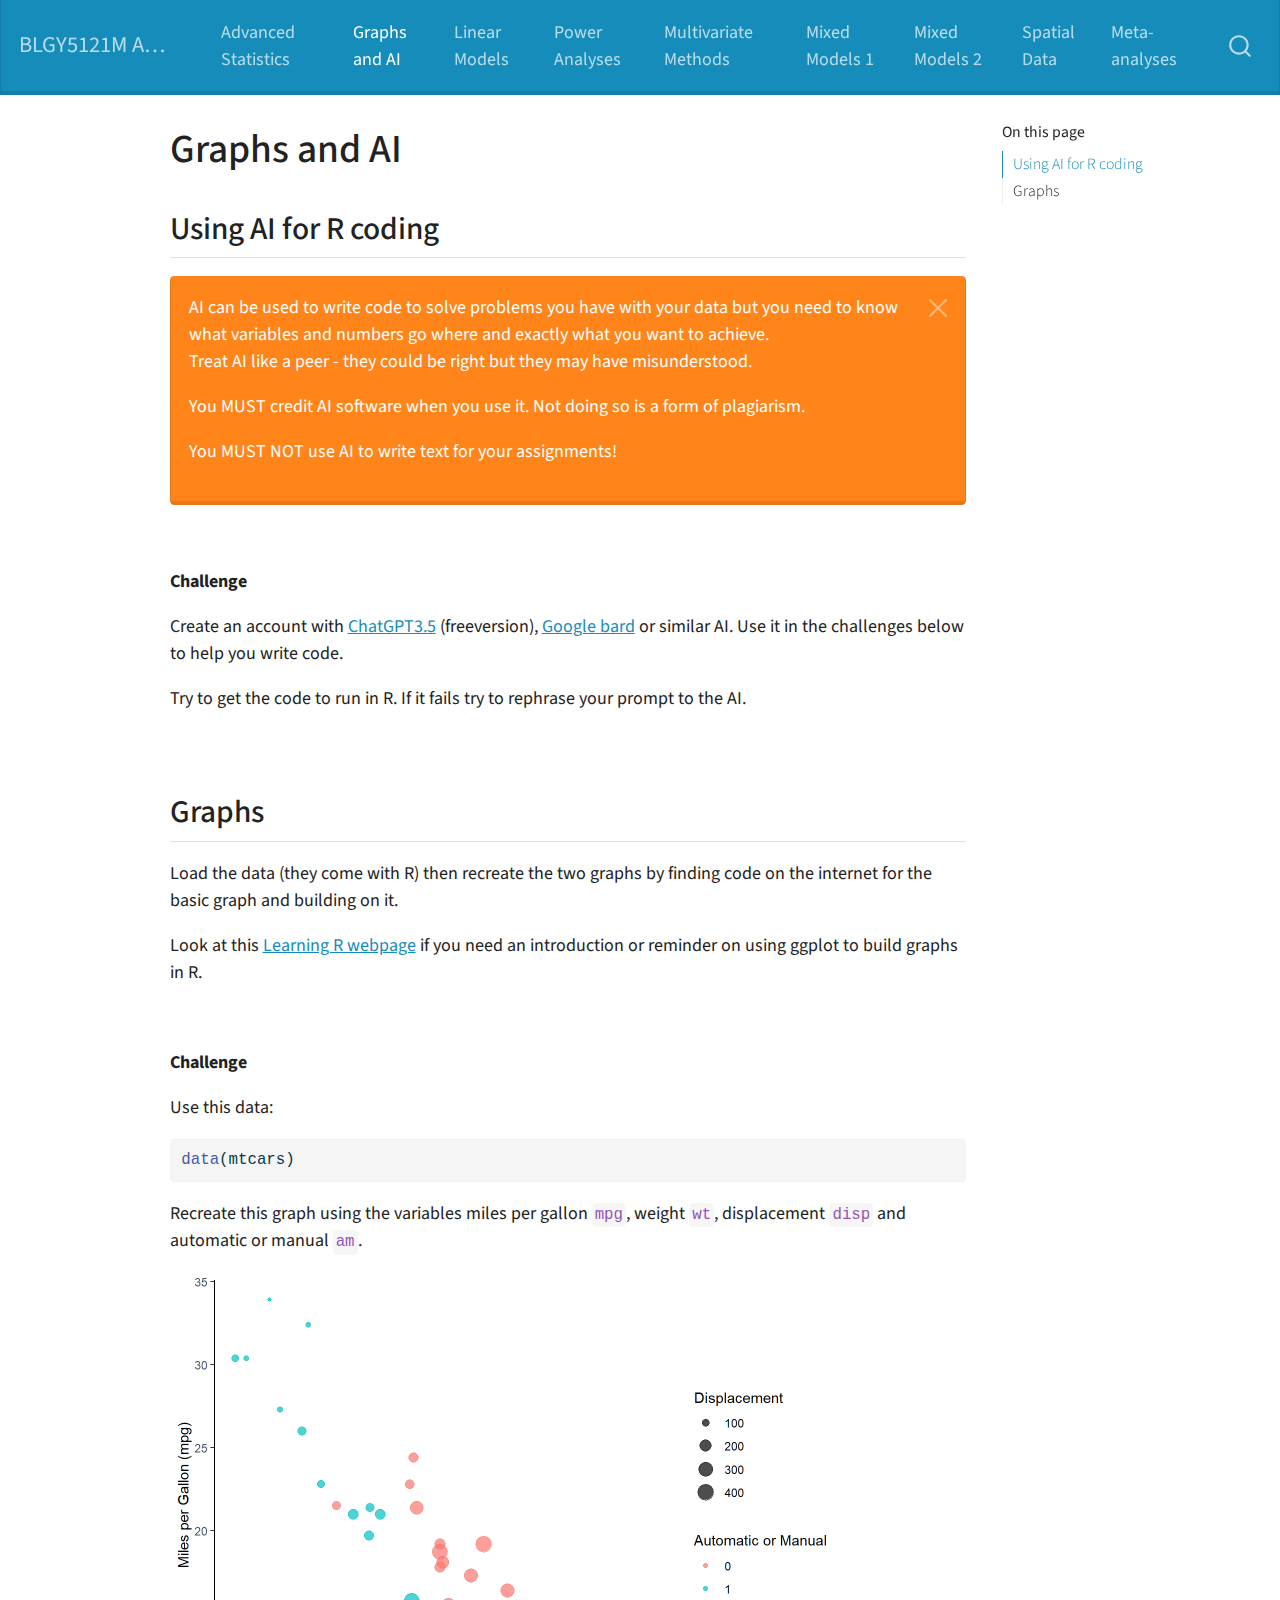
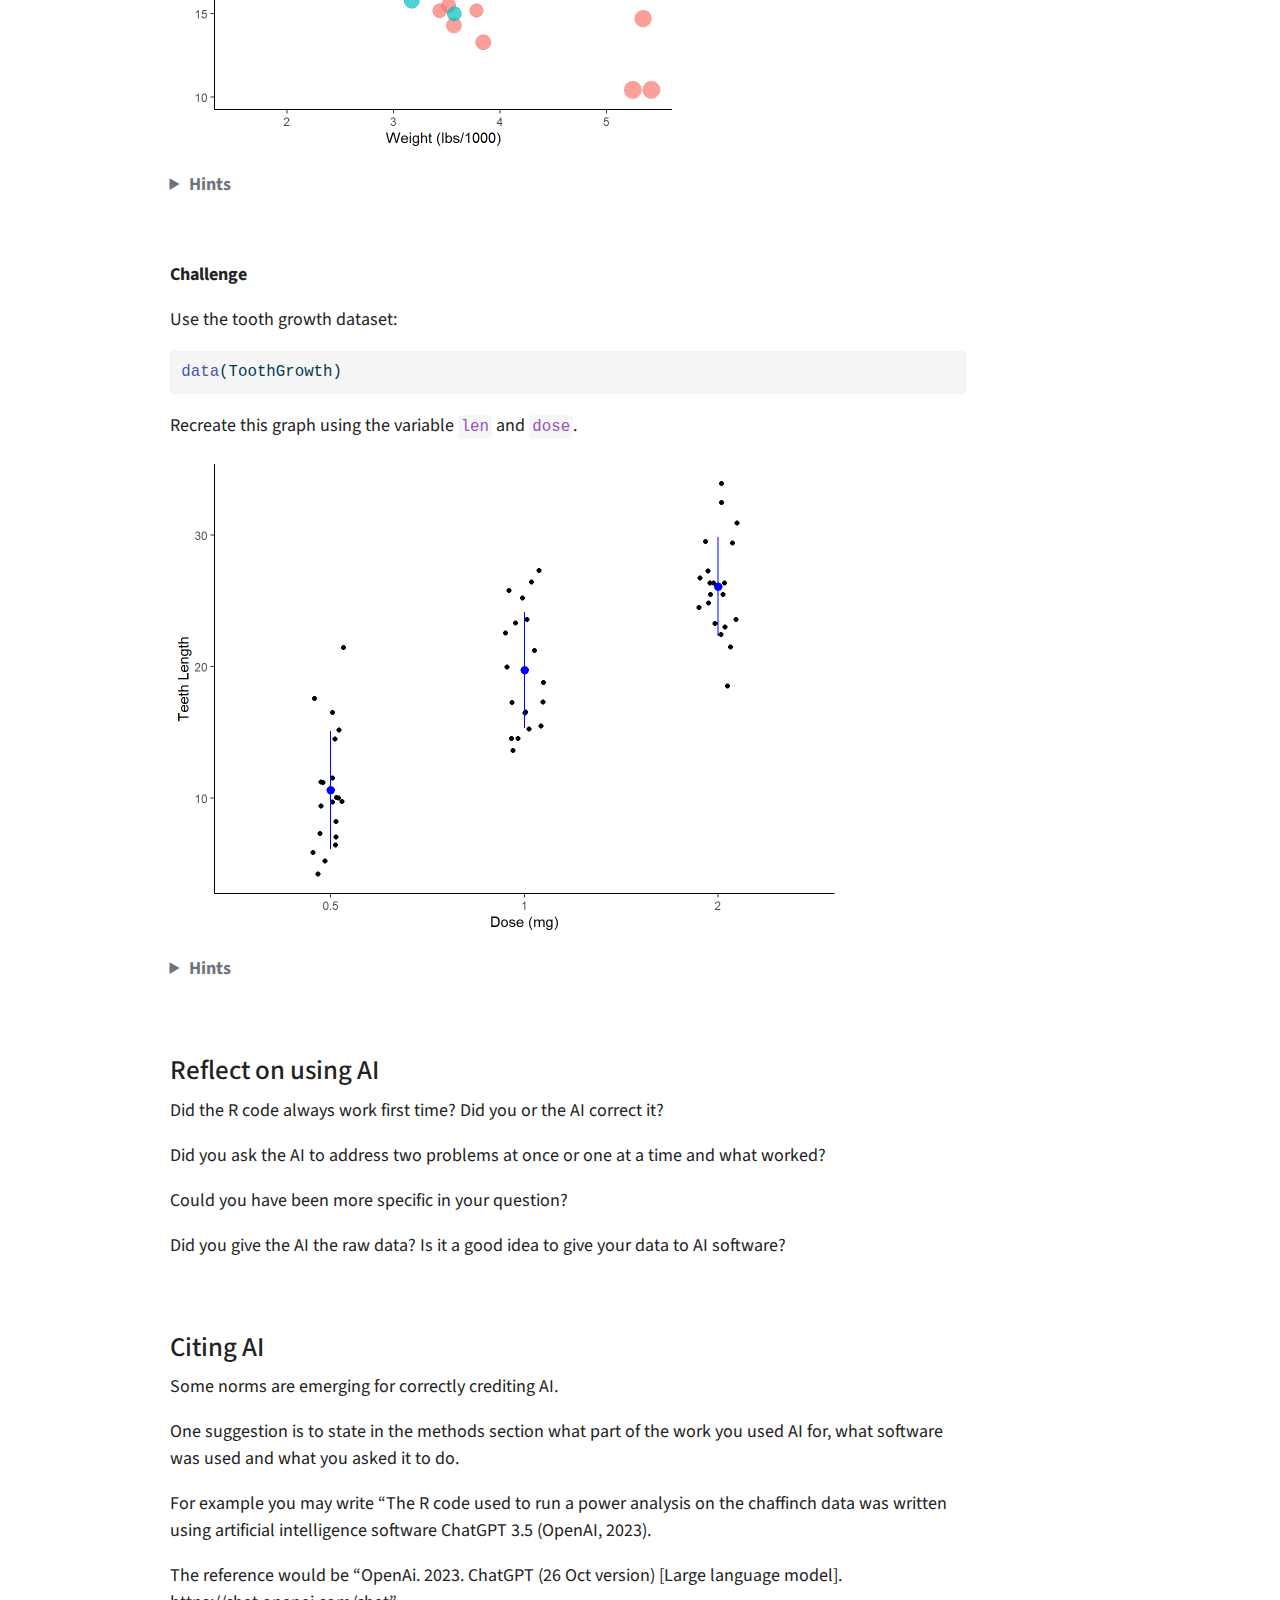
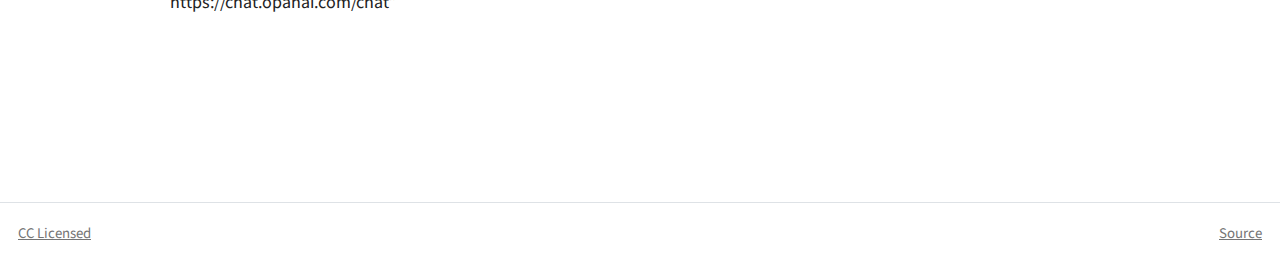
==== commit 26d0f0af: "correct figalt" ====
--- a/docs/aiandgraphs.html
+++ b/docs/aiandgraphs.html
@@ -161,6 +161,22 @@
     <a class="nav-link" href="./multivariatemethods.html">
  <span class="menu-text">Multivariate Methods</span></a>
   </li>  
+  <li class="nav-item">
+    <a class="nav-link" href="./mixedmodels1.html">
+ <span class="menu-text">Mixed Models 1</span></a>
+  </li>  
+  <li class="nav-item">
+    <a class="nav-link" href="./mixedmodels2.html">
+ <span class="menu-text">Mixed Models 2</span></a>
+  </li>  
+  <li class="nav-item">
+    <a class="nav-link" href="./spatial.html">
+ <span class="menu-text">Spatial Data</span></a>
+  </li>  
+  <li class="nav-item">
+    <a class="nav-link" href="./metaanalyses.html">
+ <span class="menu-text">Meta-analyses</span></a>
+  </li>  
 </ul>
               <div id="quarto-search" class="" title="Search"></div>
           </div> <!-- /navcollapse -->
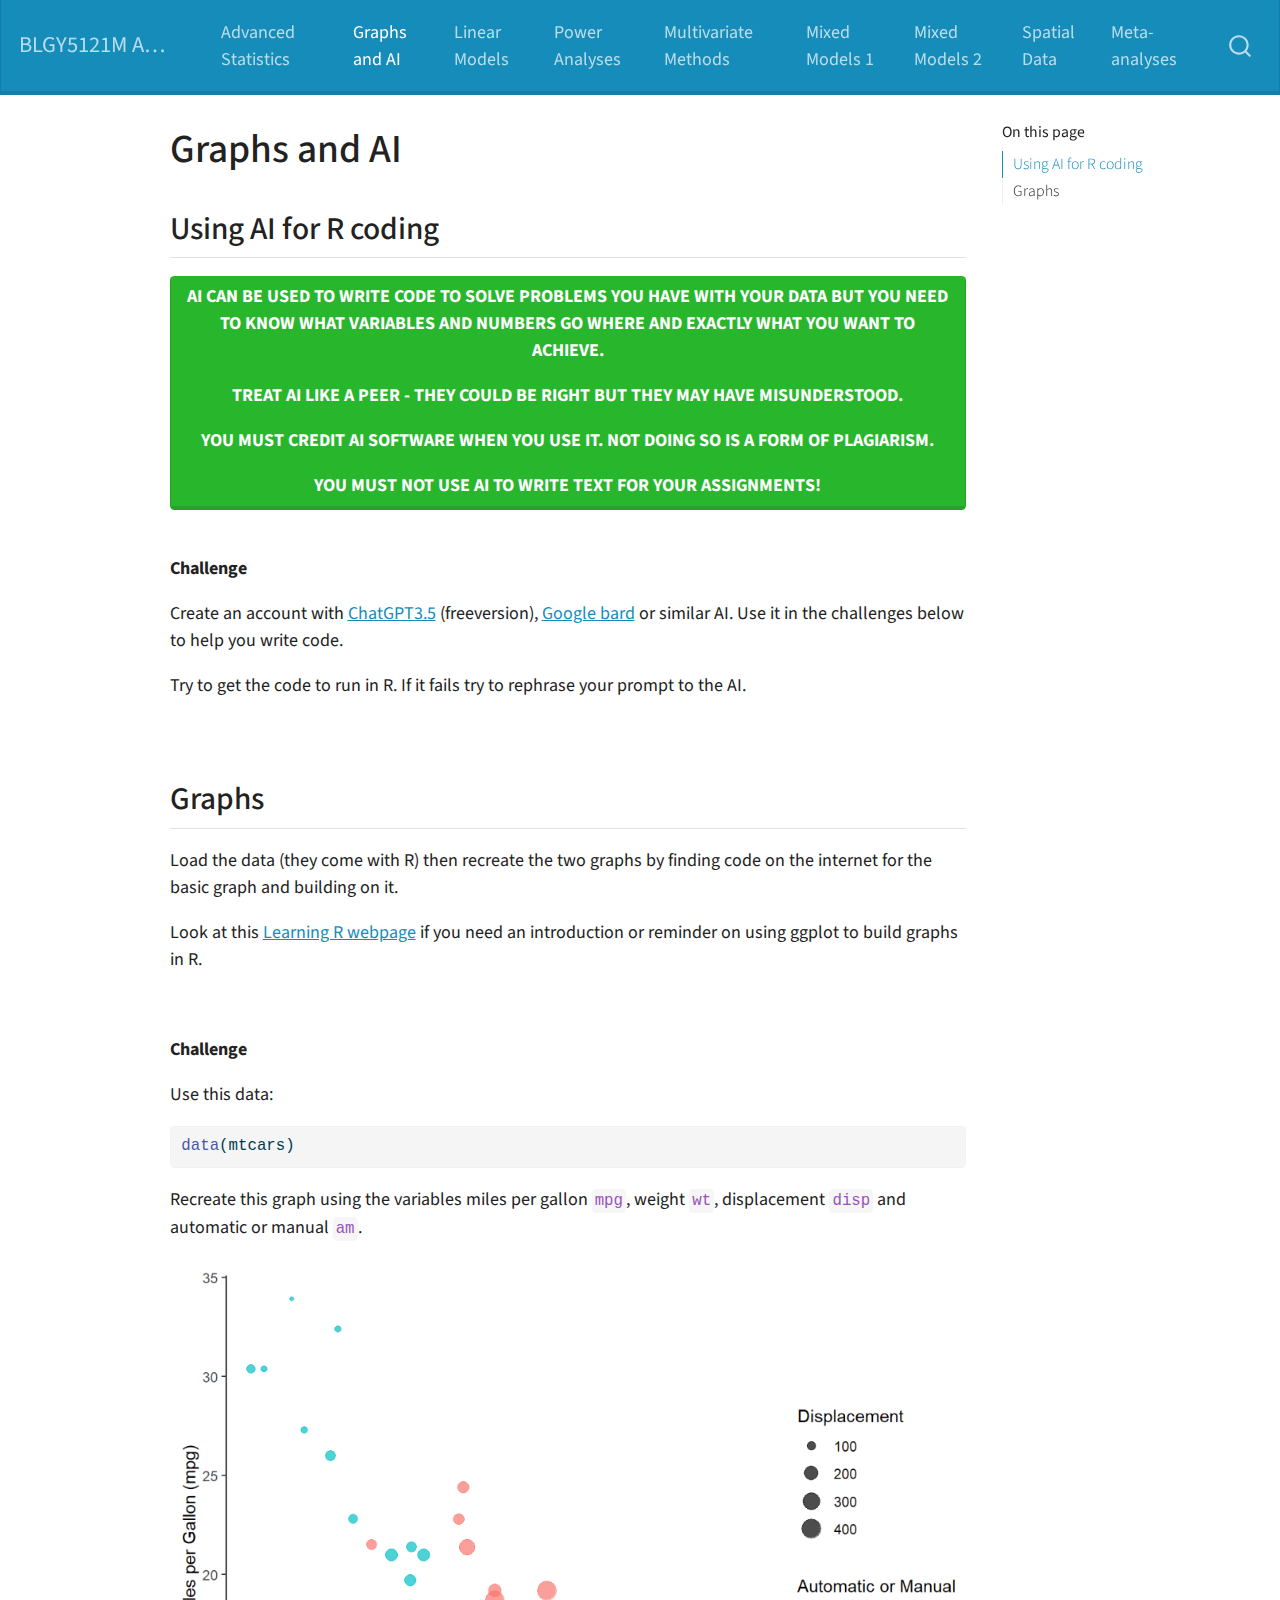
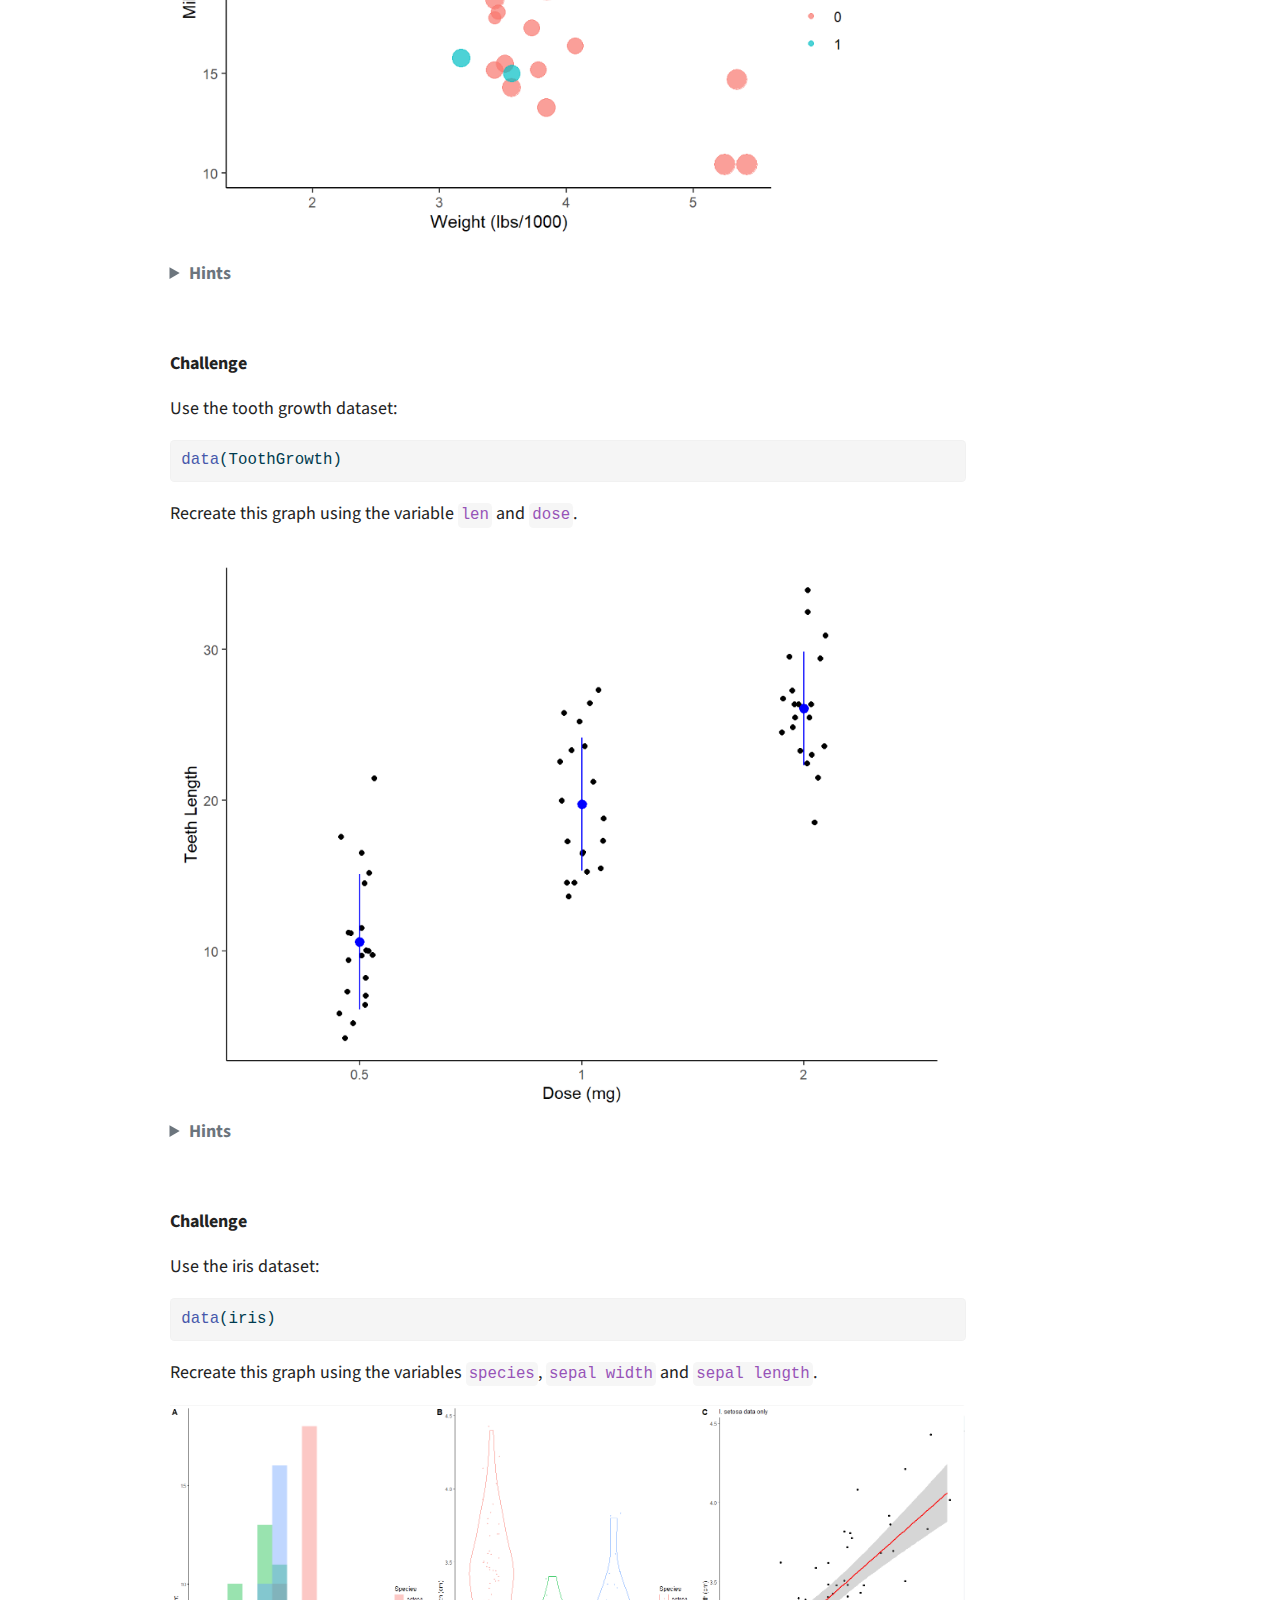
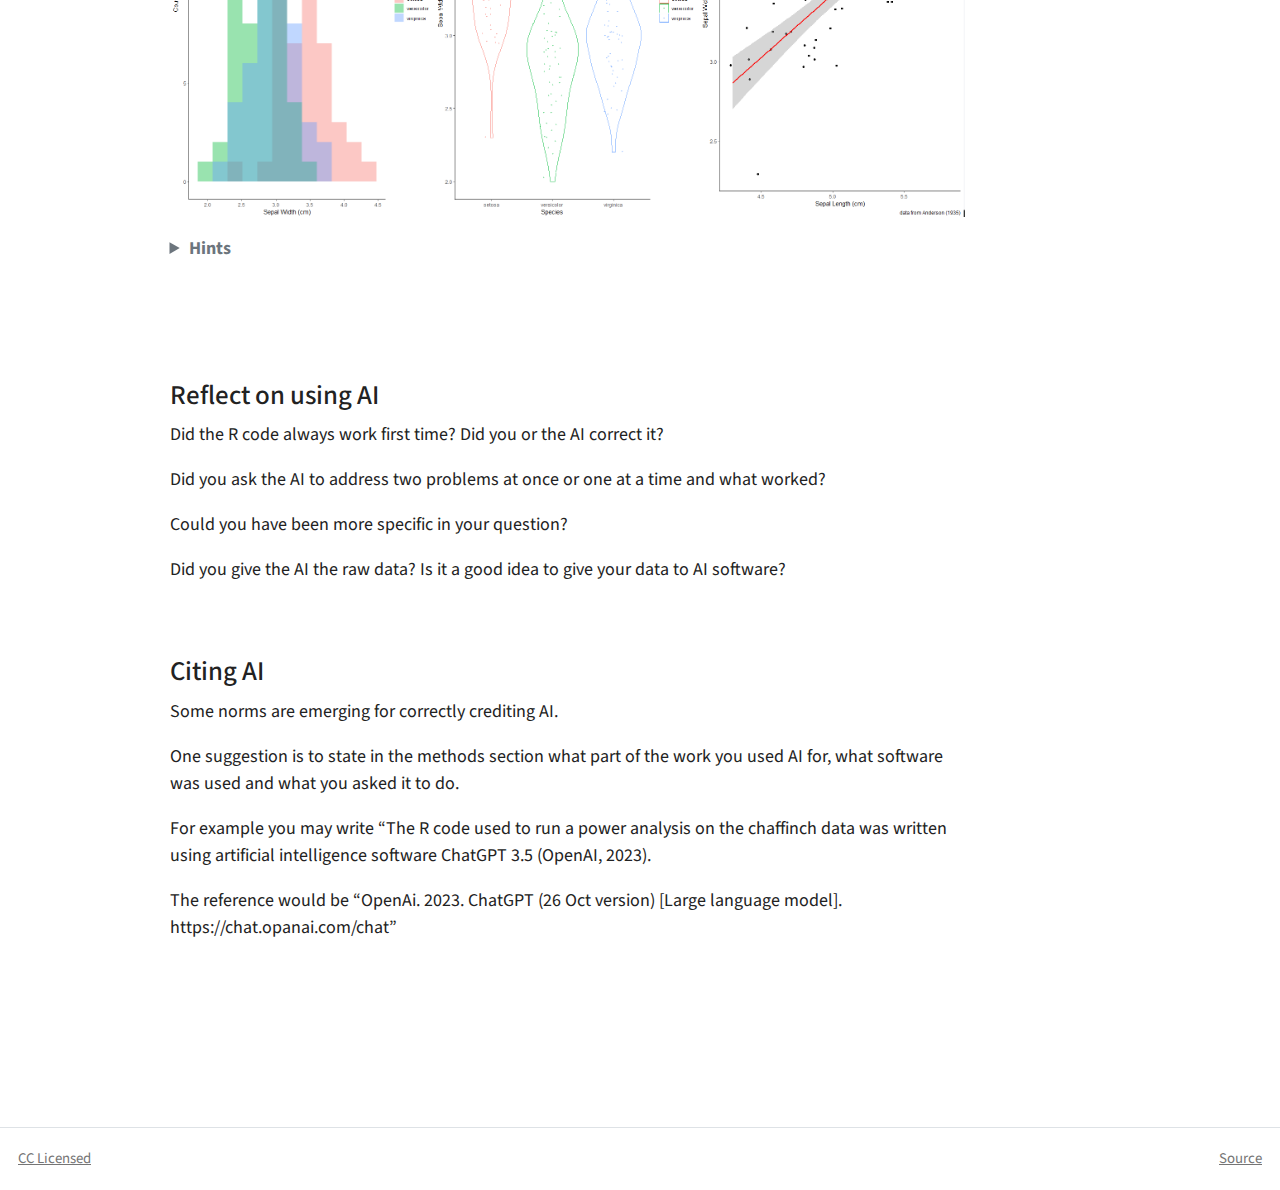
==== commit 57eb95f6: "add extra graph challenge" ====
--- a/docs/aiandgraphs.html
+++ b/docs/aiandgraphs.html
@@ -223,21 +223,12 @@
 
 <section id="using-ai-for-r-coding" class="level2">
 <h2 class="anchored" data-anchor-id="using-ai-for-r-coding">Using AI for R coding</h2>
-<div class="alert alert-dismissible alert-warning">
-<button type="button" class="btn-close" data-bs-dismiss="alert"></button>
-<p class="mb-0">
-AI can be used to write code to solve problems you have with your data but you need to know what variables and numbers go where and exactly what you want to achieve.
-</p>
-<p>
-Treat AI like a peer - they could be right but they may have misunderstood.
-</p>
-<p>
-You MUST credit AI software when you use it. Not doing so is a form of plagiarism.
-</p>
-<p>
+<button type="button" class="btn btn-success">
+<p>AI can be used to write code to solve problems you have with your data but you need to know what variables and numbers go where and exactly what you want to achieve.</p>
+<p>Treat AI like a peer - they could be right but they may have misunderstood.</p>
+<p>You MUST credit AI software when you use it. Not doing so is a form of plagiarism.</p>
 You MUST NOT use AI to write text for your assignments!
-</p>
-</div>
+</button>
 <p><br></p>
 <p><strong>Challenge</strong></p>
 <p>Create an account with <a href="https://openai.com/">ChatGPT3.5</a> (freeversion), <a href="https://bard.google.com/">Google bard</a> or similar AI. Use it in the challenges below to help you write code.</p>
@@ -255,11 +246,7 @@
 <div class="sourceCode cell-code" id="cb1"><pre class="sourceCode r code-with-copy"><code class="sourceCode r"><span id="cb1-1"><a href="#cb1-1" aria-hidden="true" tabindex="-1"></a><span class="fu">data</span>(mtcars)</span></code><button title="Copy to Clipboard" class="code-copy-button"><i class="bi"></i></button></pre></div>
 </div>
 <p>Recreate this graph using the variables miles per gallon <code>mpg</code>, weight <code>wt</code>, displacement <code>disp</code> and automatic or manual <code>am</code>.</p>
-<div class="cell">
-<div class="cell-output-display">
-<p><img src="aiandgraphs_files/figure-html/unnamed-chunk-2-1.png" class="img-fluid" width="672"></p>
-</div>
-</div>
+<p><img src="./img/graphmtcars.png" class="img-fluid" alt="a scatterplot with size of circles representing displacement and red and blue for automatic or manual"></p>
 <details>
 <summary>
 <strong>Hints</strong>
@@ -275,11 +262,7 @@
 <div class="sourceCode cell-code" id="cb2"><pre class="sourceCode r code-with-copy"><code class="sourceCode r"><span id="cb2-1"><a href="#cb2-1" aria-hidden="true" tabindex="-1"></a><span class="fu">data</span>(ToothGrowth)</span></code><button title="Copy to Clipboard" class="code-copy-button"><i class="bi"></i></button></pre></div>
 </div>
 <p>Recreate this graph using the variable <code>len</code> and <code>dose</code>.</p>
-<div class="cell">
-<div class="cell-output-display">
-<p><img src="aiandgraphs_files/figure-html/unnamed-chunk-4-1.png" class="img-fluid" width="672"></p>
-</div>
-</div>
+<img src="./img/graphtoothgrowth.png" class="img-fluid" alt="A mean and error bars in blue for each dose with jittered scatters for teeth length.">
 <details>
 <summary>
 <strong>Hints</strong>
@@ -288,6 +271,22 @@
 The raw data is needed for the jitter part but the mean and standard deviation values are needed for the errorbars. Therefore you may need to summarise the data.<br>
 R sometimes thinks <code>dose</code> is a continuous variable not a factor.</p>
 </details>
+<p><br></p>
+<p><strong>Challenge</strong></p>
+<p>Use the iris dataset:</p>
+<div class="cell">
+<div class="sourceCode cell-code" id="cb3"><pre class="sourceCode r code-with-copy"><code class="sourceCode r"><span id="cb3-1"><a href="#cb3-1" aria-hidden="true" tabindex="-1"></a><span class="fu">data</span>(iris)</span></code><button title="Copy to Clipboard" class="code-copy-button"><i class="bi"></i></button></pre></div>
+</div>
+<p>Recreate this graph using the variables <code>species</code>, <code>sepal width</code> and <code>sepal length</code>.</p>
+<p><img src="./img/graphiris.png" class="img-fluid" alt="Three graphs in a row labelled A to C"></p>
+<details>
+<summary>
+<strong>Hints</strong>
+</summary>
+<p>The first graph is a histogram, the second violin and jittered points and the third a scatter plot with a regression line.<br>
+Graph arrangements like this might be called subplots, panels or grids.</p>
+</details>
+<p><br></p>
 <p><br></p>
 <section id="reflect-on-using-ai" class="level3">
 <h3 class="anchored" data-anchor-id="reflect-on-using-ai">Reflect on using AI</h3>
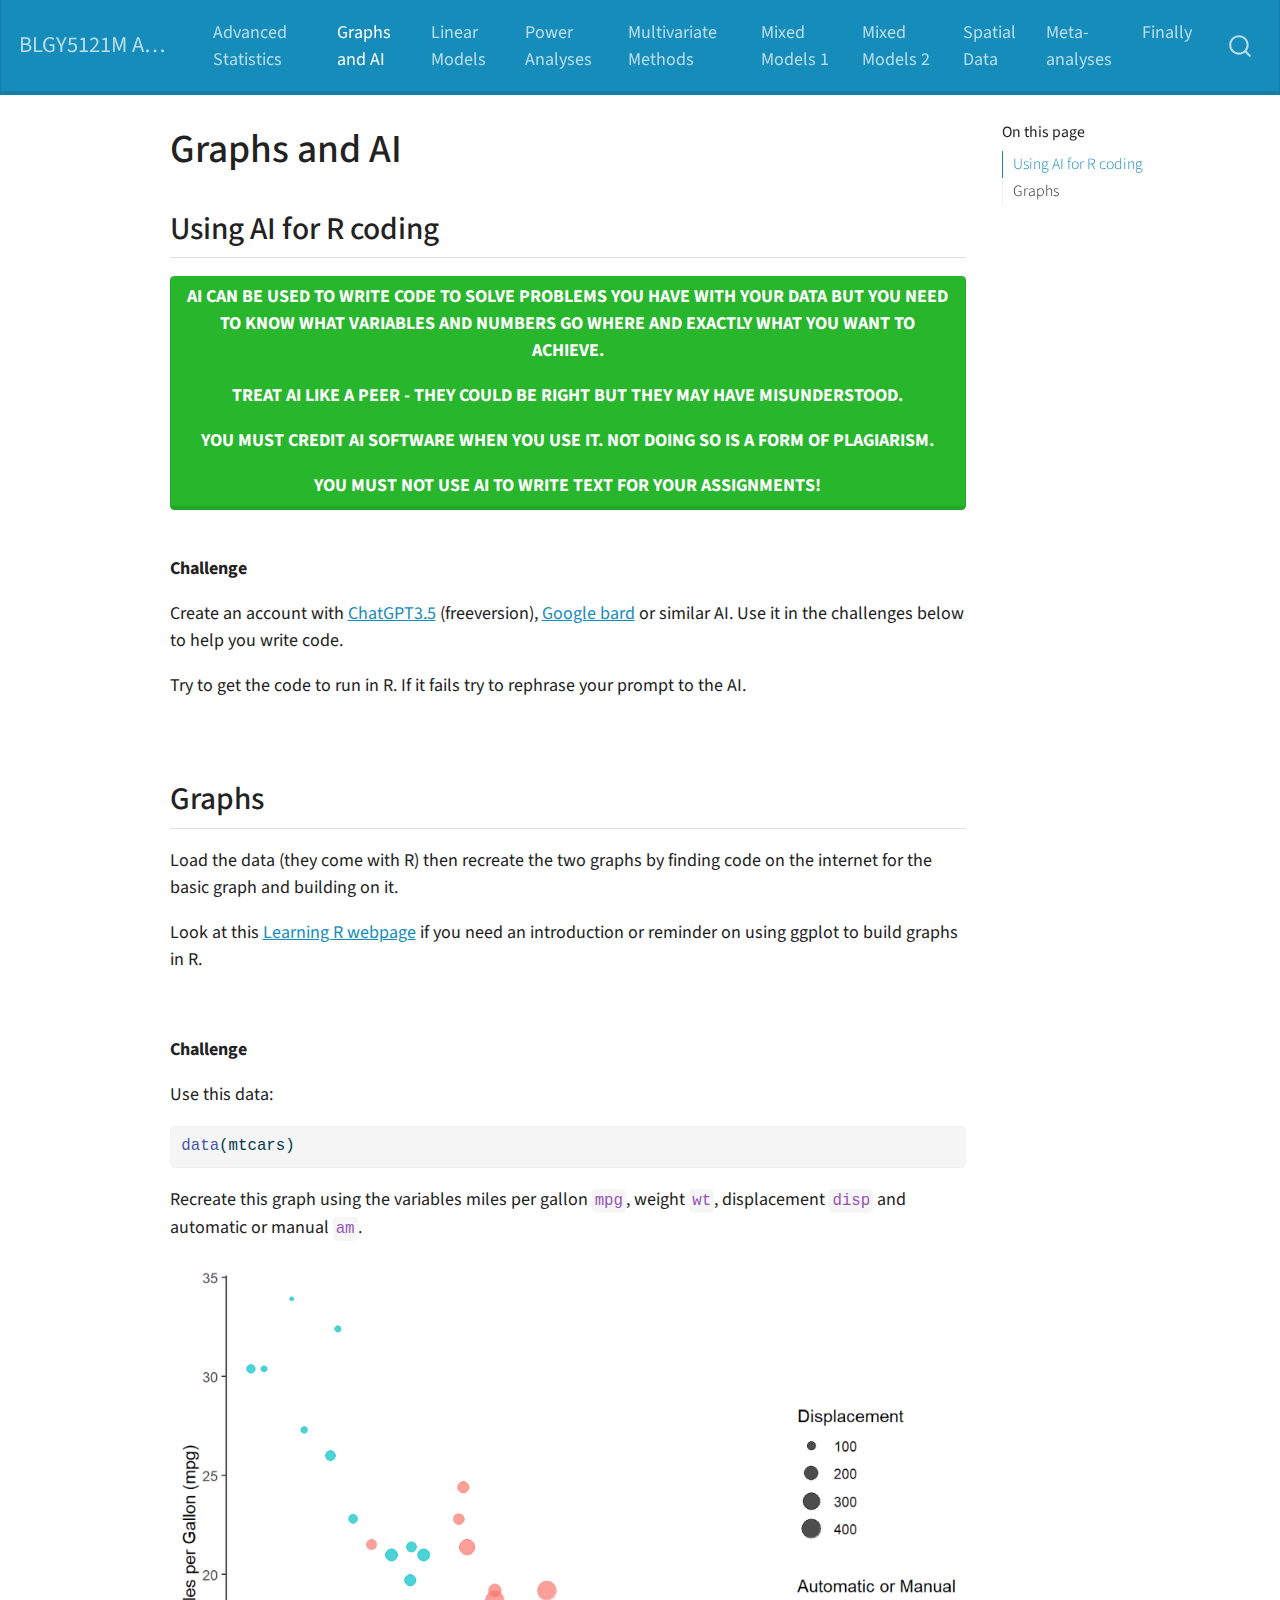
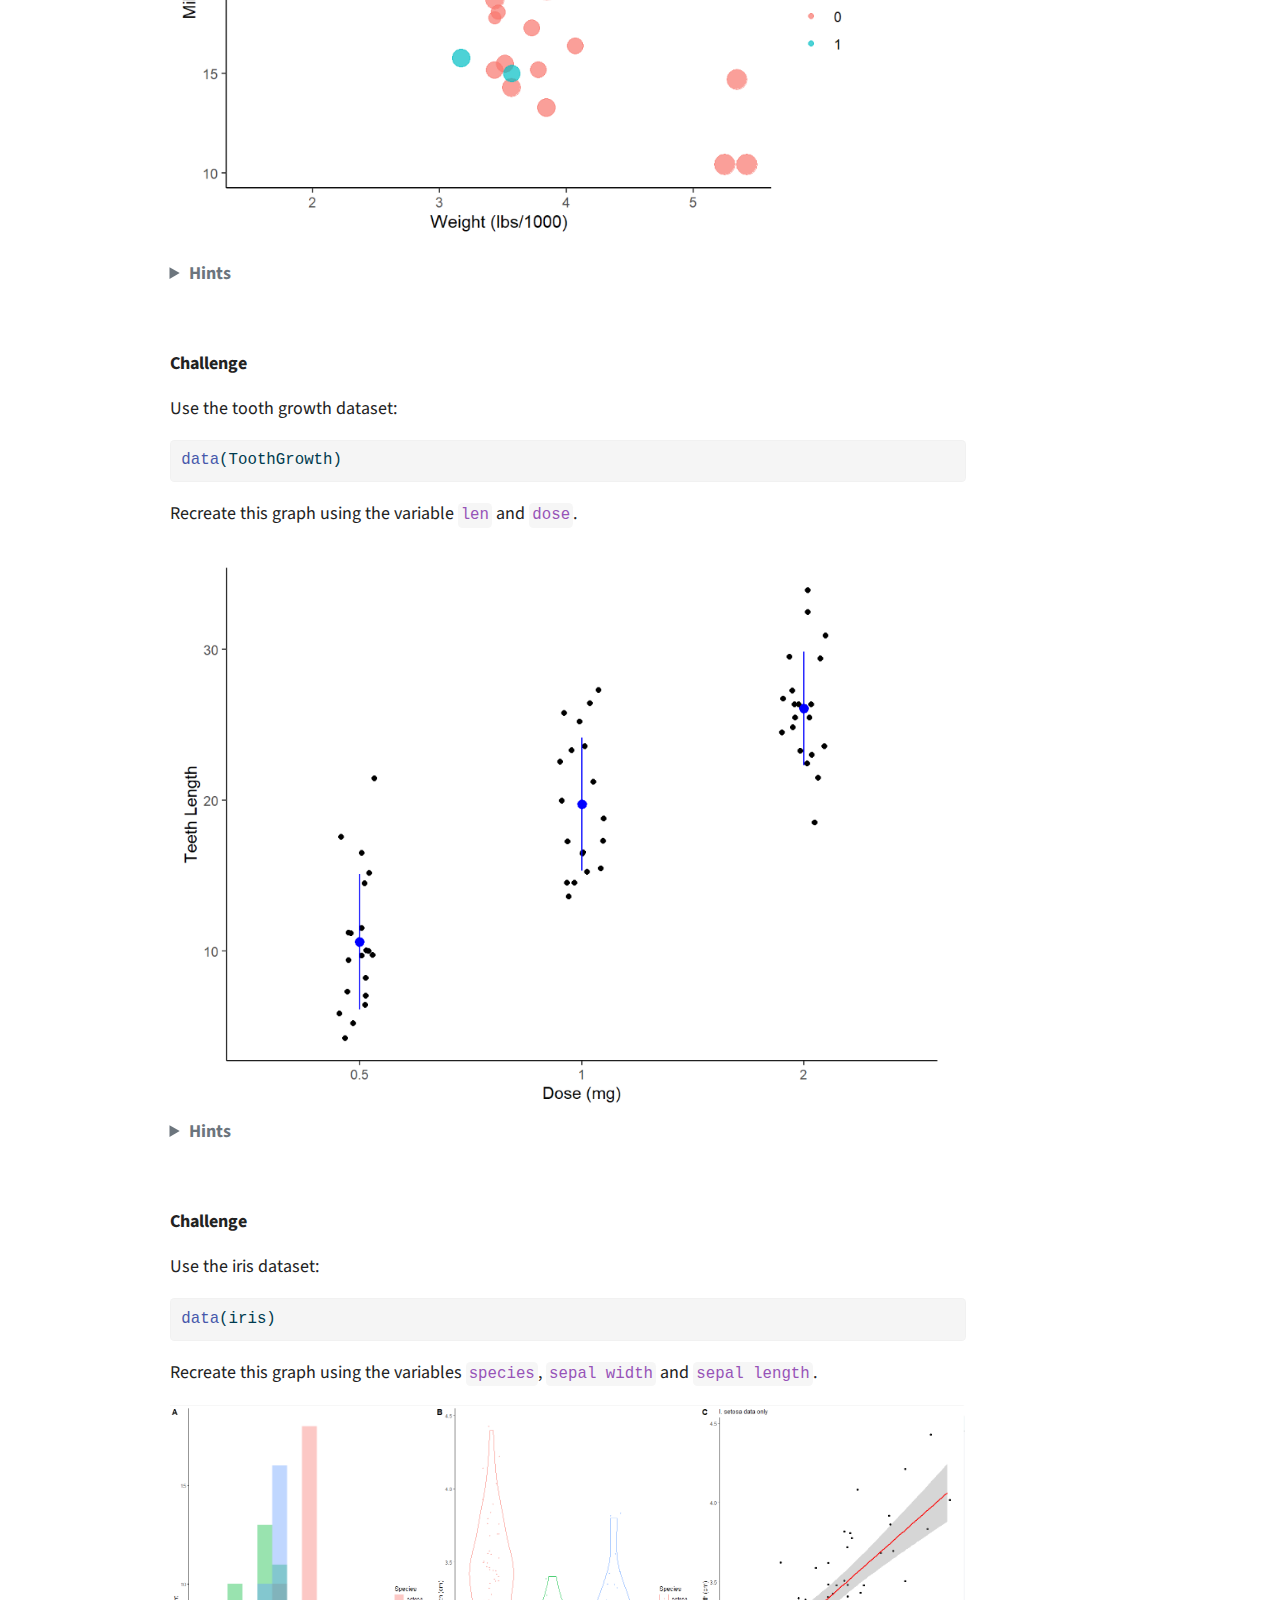
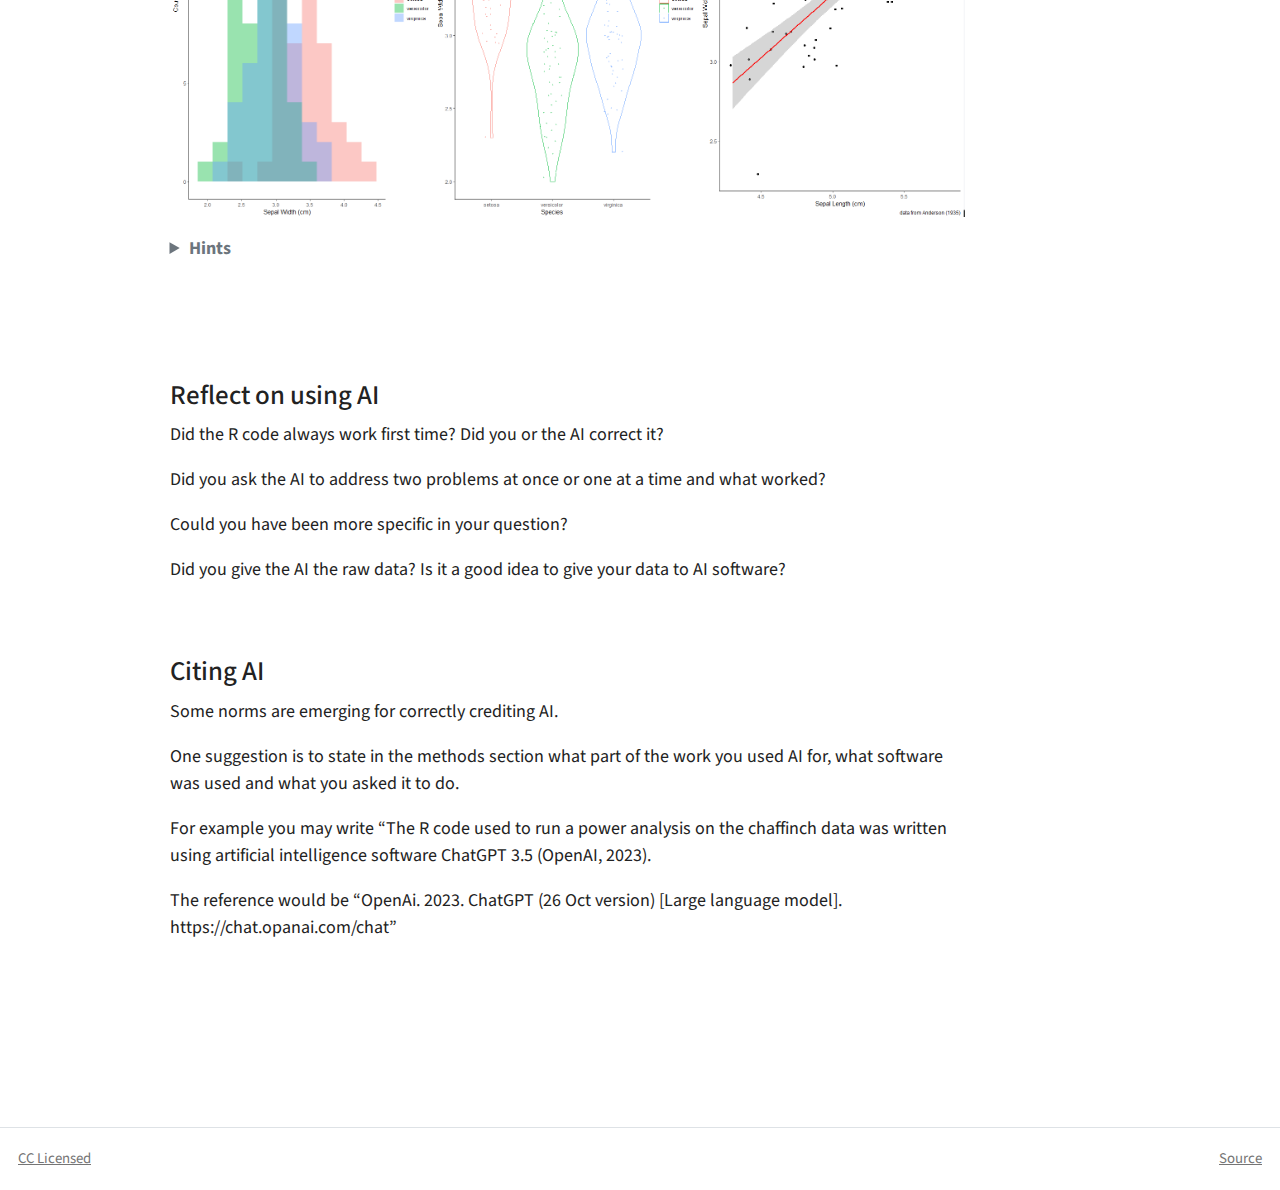
==== commit 35da3a64: "updated aigraphs to fix finally" ====
--- a/docs/aiandgraphs.html
+++ b/docs/aiandgraphs.html
@@ -177,6 +177,10 @@
     <a class="nav-link" href="./metaanalyses.html">
  <span class="menu-text">Meta-analyses</span></a>
   </li>  
+  <li class="nav-item">
+    <a class="nav-link" href="./finally.html">
+ <span class="menu-text">Finally</span></a>
+  </li>  
 </ul>
               <div id="quarto-search" class="" title="Search"></div>
           </div> <!-- /navcollapse -->
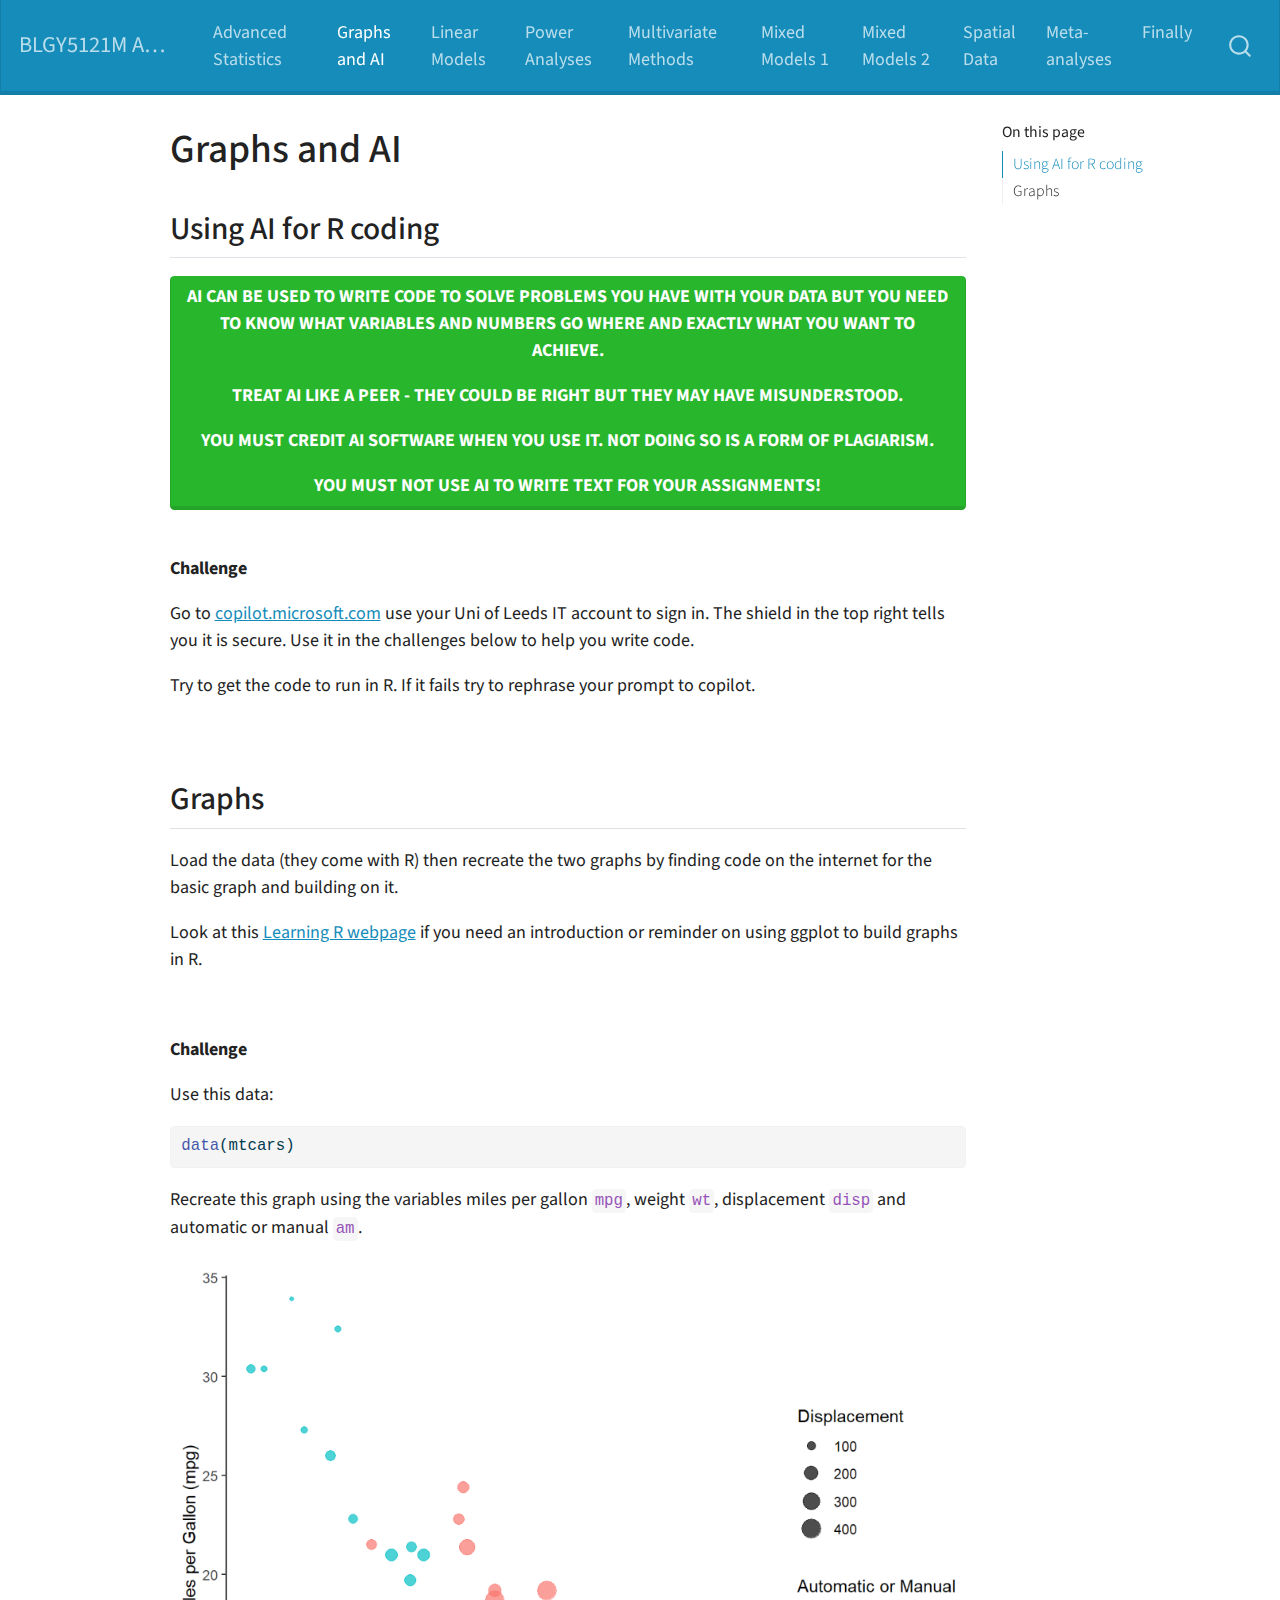
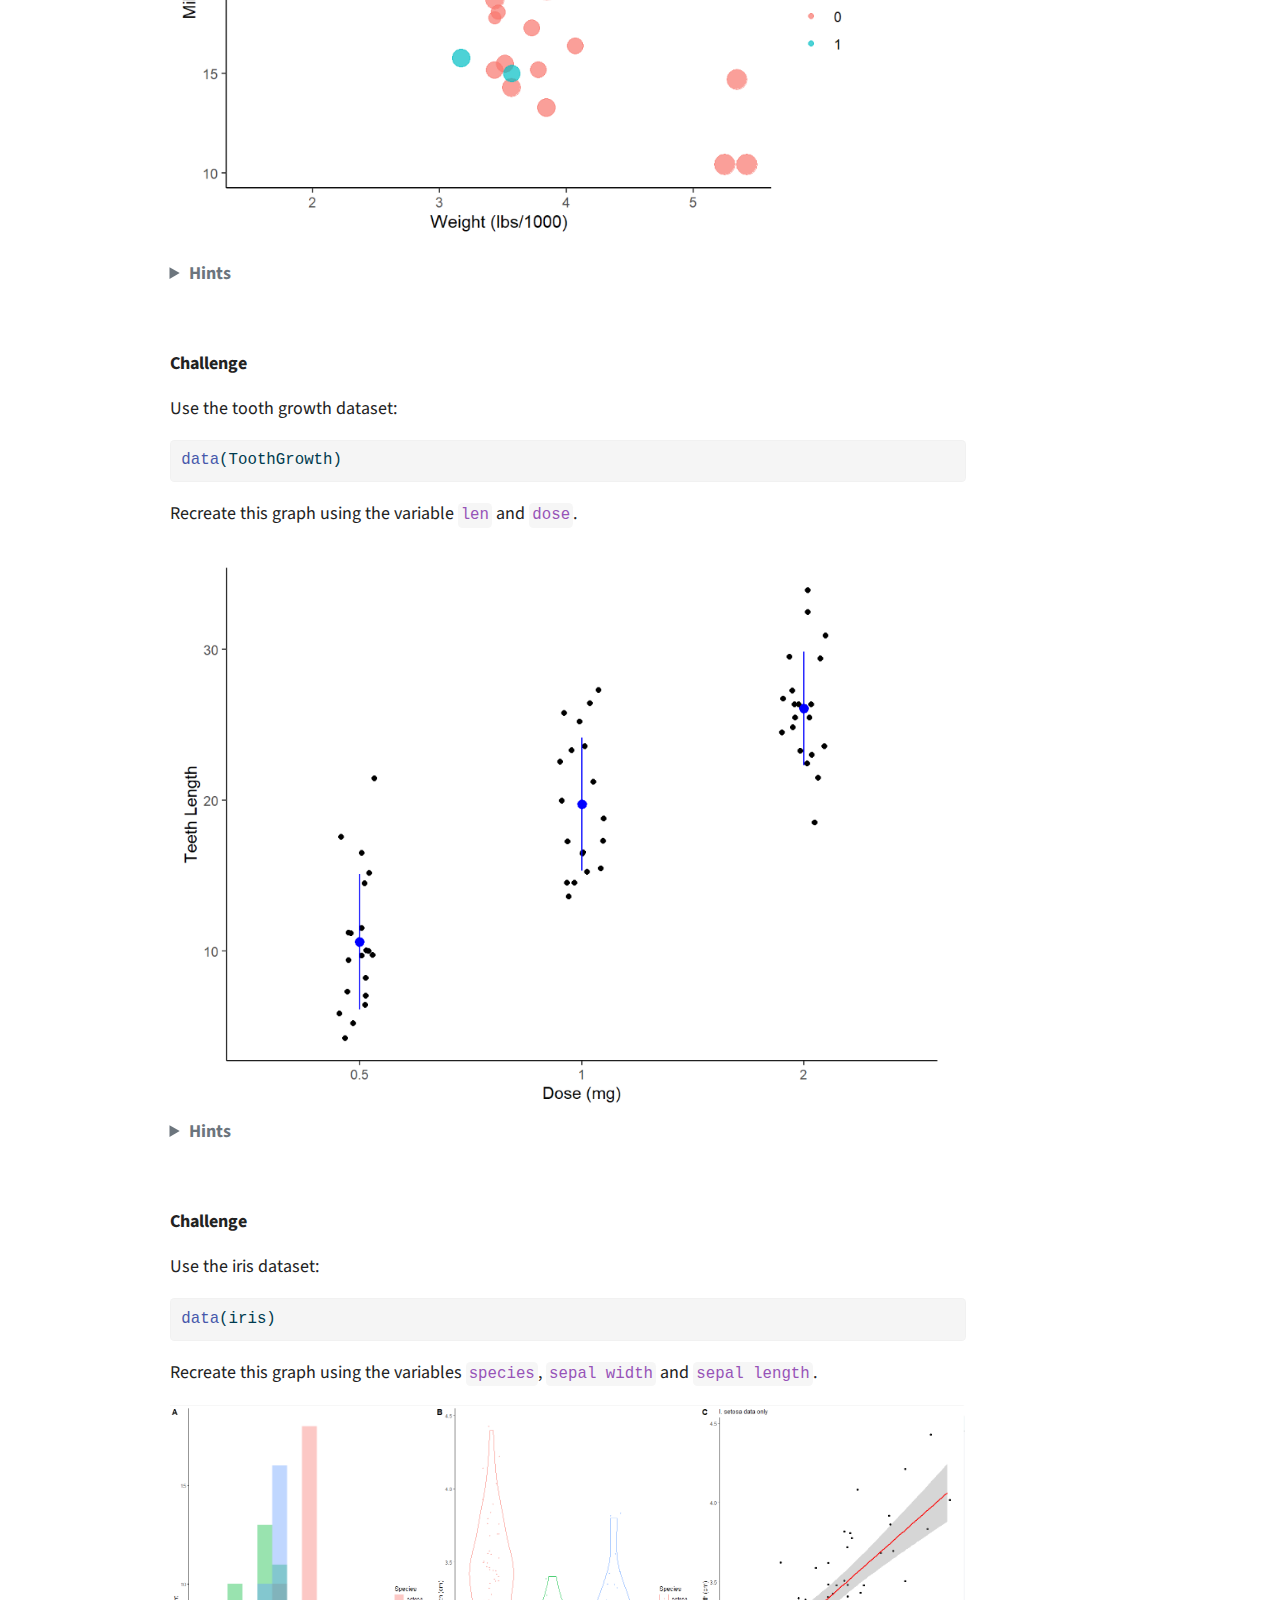
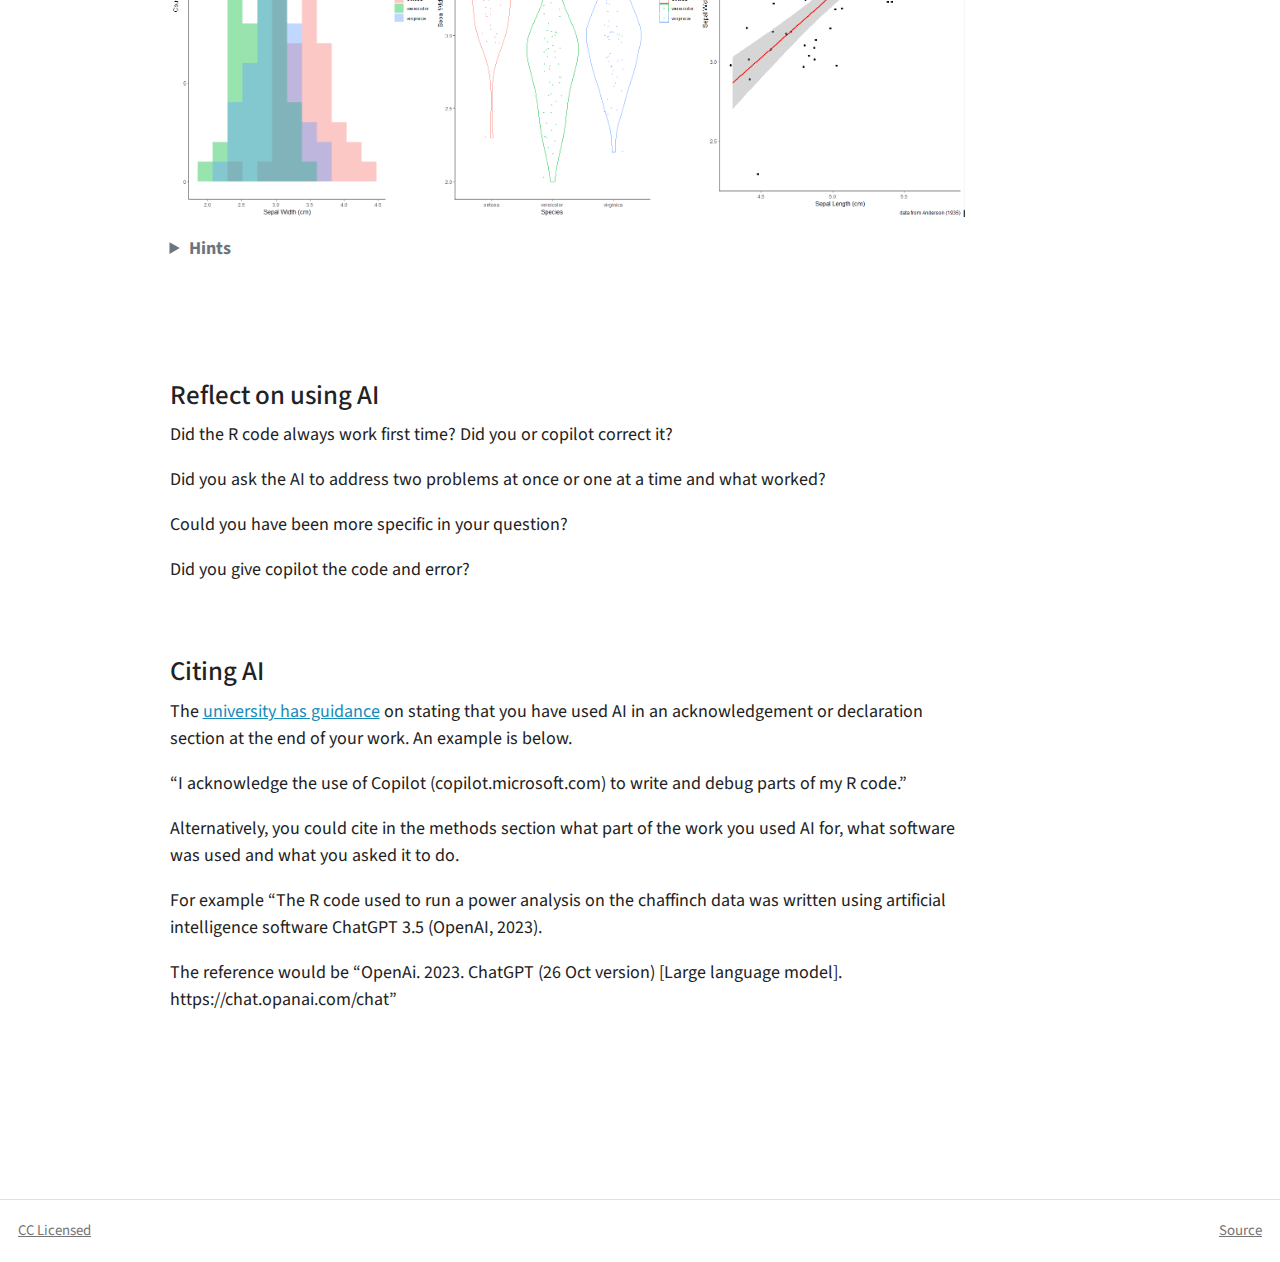
==== commit d8a9c38c: "update AI acknow" ====
--- a/docs/aiandgraphs.html
+++ b/docs/aiandgraphs.html
@@ -235,8 +235,8 @@
 </button>
 <p><br></p>
 <p><strong>Challenge</strong></p>
-<p>Create an account with <a href="https://openai.com/">ChatGPT3.5</a> (freeversion), <a href="https://bard.google.com/">Google bard</a> or similar AI. Use it in the challenges below to help you write code.</p>
-<p>Try to get the code to run in R. If it fails try to rephrase your prompt to the AI.</p>
+<p>Go to <a href="copliot.microsoft.com">copilot.microsoft.com</a> use your Uni of Leeds IT account to sign in. The shield in the top right tells you it is secure. Use it in the challenges below to help you write code.</p>
+<p>Try to get the code to run in R. If it fails try to rephrase your prompt to copilot.</p>
 <p><br></p>
 </section>
 <section id="graphs" class="level2">
@@ -294,17 +294,18 @@
 <p><br></p>
 <section id="reflect-on-using-ai" class="level3">
 <h3 class="anchored" data-anchor-id="reflect-on-using-ai">Reflect on using AI</h3>
-<p>Did the R code always work first time? Did you or the AI correct it?</p>
+<p>Did the R code always work first time? Did you or copilot correct it?</p>
 <p>Did you ask the AI to address two problems at once or one at a time and what worked?</p>
 <p>Could you have been more specific in your question?</p>
-<p>Did you give the AI the raw data? Is it a good idea to give your data to AI software?</p>
+<p>Did you give copilot the code and error?</p>
 <p><br></p>
 </section>
 <section id="citing-ai" class="level3">
 <h3 class="anchored" data-anchor-id="citing-ai">Citing AI</h3>
-<p>Some norms are emerging for correctly crediting AI.</p>
-<p>One suggestion is to state in the methods section what part of the work you used AI for, what software was used and what you asked it to do.</p>
-<p>For example you may write “The R code used to run a power analysis on the chaffinch data was written using artificial intelligence software ChatGPT 3.5 (OpenAI, 2023).</p>
+<p>The <a href="https://generative-ai.leeds.ac.uk">university has guidance</a> on stating that you have used AI in an acknowledgement or declaration section at the end of your work. An example is below.</p>
+<p>“I acknowledge the use of Copilot (copilot.microsoft.com) to write and debug parts of my R code.”</p>
+<p>Alternatively, you could cite in the methods section what part of the work you used AI for, what software was used and what you asked it to do.</p>
+<p>For example “The R code used to run a power analysis on the chaffinch data was written using artificial intelligence software ChatGPT 3.5 (OpenAI, 2023).</p>
 <p>The reference would be “OpenAi. 2023. ChatGPT (26 Oct version) [Large language model]. https://chat.opanai.com/chat”</p>
 <p><br></p>
 <p><br></p>
